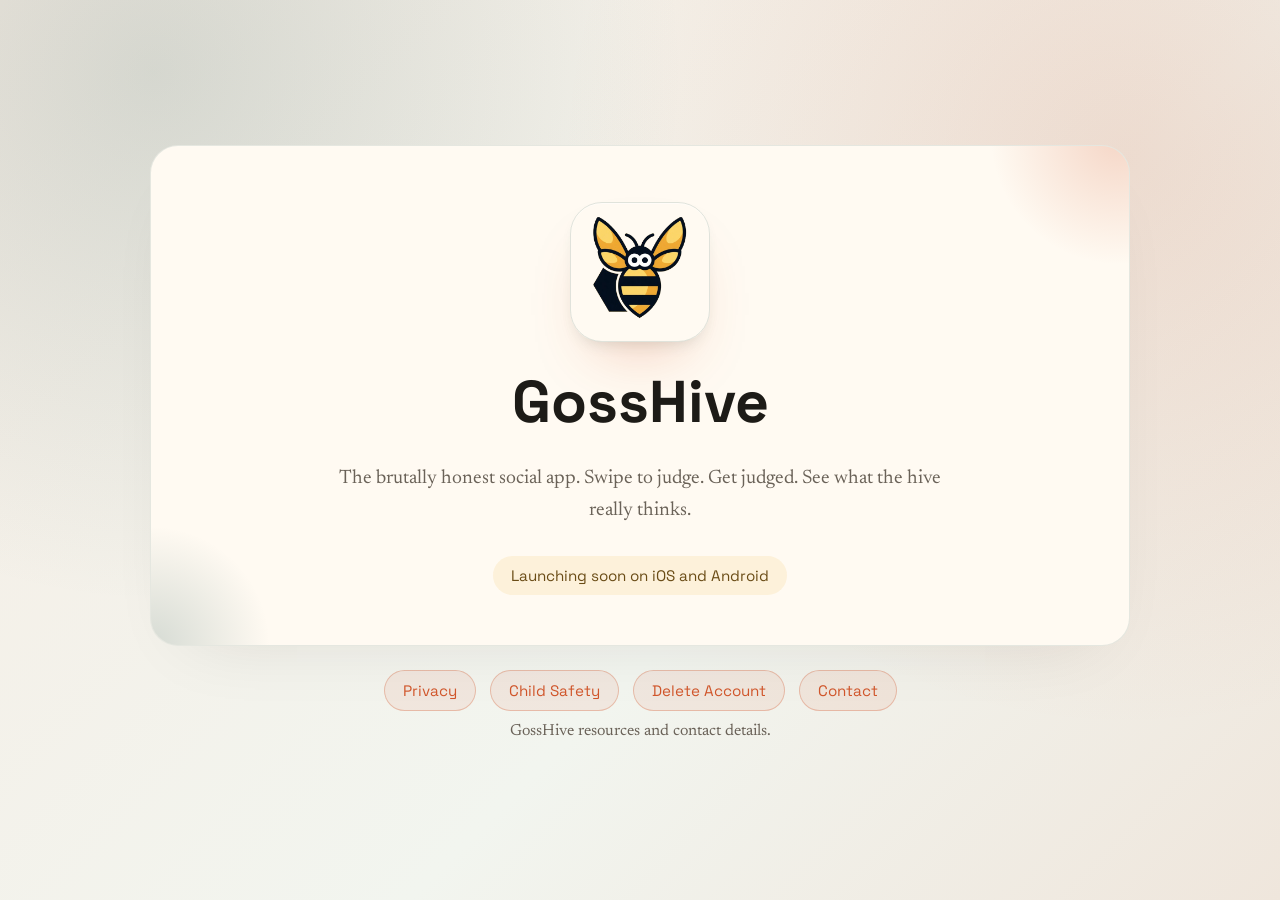
==== index.html @ 20c946ef "Create child-safety.html - Add Child Safety Standards page outlining age requirements, prohibited co" ====
<!DOCTYPE html>
<html lang="en">
<head>
  <meta charset="UTF-8">
  <meta name="viewport" content="width=device-width, initial-scale=1">
  <meta name="description" content="GossHive app links, privacy, and account deletion resources.">
  <title>GossHive</title>
  <link rel="icon" type="image/png" href="app-icon.png">
  <link rel="apple-touch-icon" href="app-icon.png">
  <link rel="preconnect" href="https://fonts.googleapis.com">
  <link rel="preconnect" href="https://fonts.gstatic.com" crossorigin>
  <link
    href="https://fonts.googleapis.com/css2?family=Newsreader:opsz,wght@6..72,400;6..72,600&family=Space+Grotesk:wght@500;700&display=swap"
    rel="stylesheet"
  >
  <style>
    :root {
      --bg: #f5efe7;
      --paper: #fffaf2;
      --ink: #1d1b17;
      --muted: #6a6258;
      --accent: #d1552a;
      --accent-2: #2f5d59;
      --accent-3: #f0c56b;
      --shadow: rgba(32, 24, 16, 0.12);
      --ring: rgba(209, 85, 42, 0.25);
    }

    * {
      box-sizing: border-box;
    }

    body {
      margin: 0;
      min-height: 100vh;
      font-family: "Newsreader", Georgia, serif;
      color: var(--ink);
      background:
        radial-gradient(circle at 12% 8%, rgba(47, 93, 89, 0.16), transparent 38%),
        radial-gradient(circle at 88% 18%, rgba(209, 85, 42, 0.16), transparent 42%),
        linear-gradient(135deg, #f6ede4 0%, #f2f5ef 60%, #efe6dc 100%);
      padding: 32px 20px 48px;
      display: flex;
      flex-direction: column;
      align-items: center;
    }

    main {
      width: min(980px, 100%);
      background: var(--paper);
      border-radius: 28px;
      padding: 56px 60px 50px;
      box-shadow: 0 28px 70px -40px var(--shadow);
      border: 1px solid rgba(47, 93, 89, 0.12);
      position: relative;
      overflow: hidden;
      margin-top: auto;
    }

    main::before {
      content: "";
      position: absolute;
      inset: -140px -120px auto auto;
      height: 260px;
      width: 260px;
      background: radial-gradient(circle, rgba(209, 85, 42, 0.22), transparent 70%);
      pointer-events: none;
    }

    main::after {
      content: "";
      position: absolute;
      inset: auto auto -120px -120px;
      height: 240px;
      width: 240px;
      background: radial-gradient(circle, rgba(47, 93, 89, 0.2), transparent 70%);
      pointer-events: none;
    }

    header {
      display: flex;
      flex-direction: column;
      align-items: center;
      gap: 28px;
      text-align: center;
      position: relative;
      z-index: 1;
    }

    .app-icon {
      width: 140px;
      height: 140px;
      border-radius: 32px;
      object-fit: cover;
      box-shadow:
        0 32px 64px -32px rgba(209, 85, 42, 0.4),
        0 8px 16px -8px rgba(47, 93, 89, 0.2),
        inset 0 1px 0 0 rgba(255, 255, 255, 0.4);
      border: 1px solid rgba(47, 93, 89, 0.15);
      transition: transform 200ms ease, box-shadow 200ms ease;
    }

    .app-icon:hover {
      transform: translateY(-2px) scale(1.02);
      box-shadow:
        0 40px 80px -32px rgba(209, 85, 42, 0.5),
        0 12px 24px -8px rgba(47, 93, 89, 0.25),
        inset 0 1px 0 0 rgba(255, 255, 255, 0.4);
    }

    .eyebrow {
      text-transform: uppercase;
      letter-spacing: 0.18em;
      font-size: 0.72rem;
      font-family: "Space Grotesk", "Trebuchet MS", sans-serif;
      color: var(--accent-2);
      margin: 0;
      font-weight: 500;
    }

    h1 {
      margin: 0;
      font-family: "Space Grotesk", "Trebuchet MS", sans-serif;
      font-size: clamp(2.8rem, 3.1vw + 1.2rem, 4rem);
      line-height: 1.1;
    }

    .tagline {
      margin: 0;
      font-size: 1.22rem;
      color: var(--muted);
      max-width: 620px;
      line-height: 1.65;
    }

    .status {
      display: inline-flex;
      align-items: center;
      gap: 8px;
      padding: 10px 18px;
      border-radius: 999px;
      background: rgba(240, 197, 107, 0.18);
      color: #6a4c16;
      font-size: 0.95rem;
      font-family: "Space Grotesk", "Trebuchet MS", sans-serif;
      width: fit-content;
    }

    .status span {
      font-size: 1rem;
    }

    footer {
      width: min(980px, 100%);
      margin-top: 24px;
      margin-bottom: auto;
      display: flex;
      flex-direction: column;
      gap: 12px;
      align-items: center;
      color: var(--muted);
      text-align: center;
    }

    .footer-links {
      display: flex;
      flex-wrap: wrap;
      gap: 14px;
      justify-content: center;
    }

    .footer-links a {
      border-radius: 999px;
      padding: 10px 18px;
      border: 1px solid rgba(209, 85, 42, 0.3);
      background: rgba(209, 85, 42, 0.08);
      transition: transform 150ms ease, box-shadow 150ms ease;
    }

    .footer-links a:hover,
    .footer-links a:focus {
      text-decoration: none;
      transform: translateY(-1px);
      box-shadow: 0 12px 24px -20px rgba(0, 0, 0, 0.4);
    }

    a {
      color: var(--accent);
      text-decoration: none;
      font-family: "Space Grotesk", "Trebuchet MS", sans-serif;
      font-size: 0.95rem;
    }

    a:focus-visible {
      outline: 2px solid var(--ring);
      outline-offset: 3px;
      border-radius: 999px;
    }

    @media (max-width: 720px) {
      main {
        padding: 38px 28px 32px;
      }

      .app-icon {
        width: 110px;
        height: 110px;
        border-radius: 26px;
      }

      header {
        gap: 22px;
      }

      .tagline {
        font-size: 1.08rem;
      }
    }
  </style>
</head>
<body>
  <main>
    <header>
      <img class="app-icon" src="app-icon.png" alt="GossHive app icon">
      <h1>GossHive</h1>
      <p class="tagline">
        The brutally honest social app. Swipe to judge. Get judged. See what the
        hive really thinks.
      </p>
      <div class="status">Launching soon on iOS and Android</div>
    </header>
  </main>

  <footer>
    <div class="footer-links" aria-label="GossHive links">
      <a href="https://gosshive.app/privacy">Privacy</a>
      <a href="https://gosshive.app/child-safety">Child Safety</a>
      <a href="https://gosshive.app/delete-account">Delete Account</a>
      <a href="https://gosshive.app/contact">Contact</a>
    </div>
    <div>GossHive resources and contact details.</div>
  </footer>
</body>
</html>
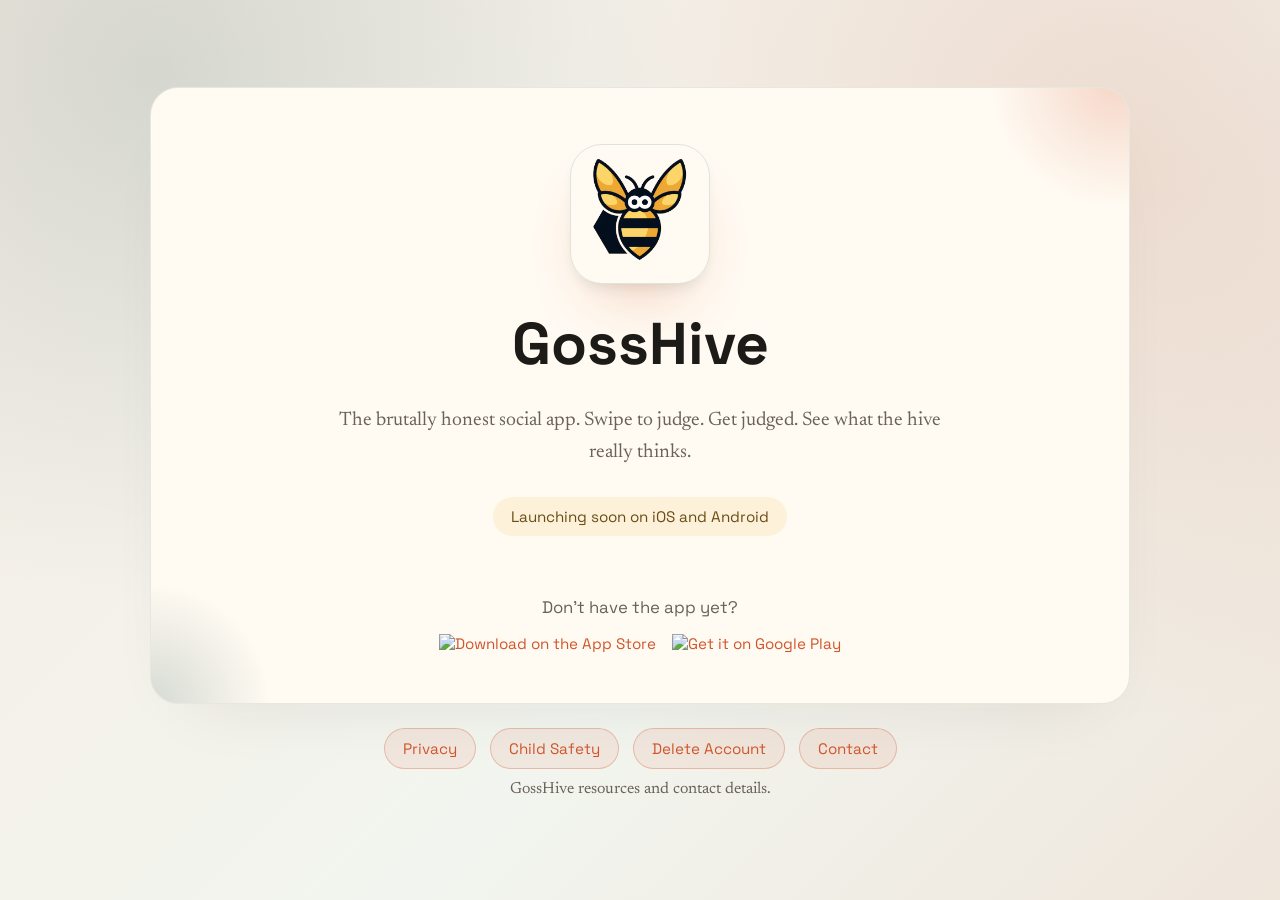
==== commit 65f8043a: "Update index.html Add App Store and Google Play download links with platform detection.  - Add a new" ====
--- a/index.html
+++ b/index.html
@@ -150,6 +150,50 @@
       font-size: 1rem;
     }
 
+    .download-section {
+      margin-top: 32px;
+      display: flex;
+      flex-direction: column;
+      align-items: center;
+      gap: 16px;
+    }
+
+    .download-text {
+      margin: 0;
+      font-size: 1.05rem;
+      color: var(--muted);
+      font-family: "Space Grotesk", "Trebuchet MS", sans-serif;
+    }
+
+    .store-buttons {
+      display: flex;
+      gap: 16px;
+      flex-wrap: wrap;
+      justify-content: center;
+    }
+
+    .store-badge {
+      transition: transform 150ms ease, opacity 150ms ease;
+      display: inline-block;
+    }
+
+    .store-badge img {
+      height: 50px;
+      width: auto;
+    }
+
+    .store-badge:hover,
+    .store-badge:focus {
+      transform: translateY(-2px);
+      opacity: 0.9;
+    }
+
+    .store-badge:focus-visible {
+      outline: 2px solid var(--ring);
+      outline-offset: 4px;
+      border-radius: 8px;
+    }
+
     footer {
       width: min(980px, 100%);
       margin-top: 24px;
@@ -228,6 +272,31 @@
         hive really thinks.
       </p>
       <div class="status">Launching soon on iOS and Android</div>
+
+      <!-- App Store Download Links -->
+      <div class="download-section" id="downloadSection">
+        <p class="download-text">Don't have the app yet?</p>
+        <div class="store-buttons">
+          <a href="https://apps.apple.com/app/gosshive/id6757358951"
+             id="appStoreLink"
+             class="store-badge"
+             aria-label="Download on the App Store"
+             style="display: none;">
+            <img src="https://tools.applemediaservices.com/api/badges/download-on-the-app-store/black/en-us?size=250x83"
+                 alt="Download on the App Store"
+                 height="50">
+          </a>
+          <a href="https://play.google.com/store/apps/details?id=app.gosshive"
+             id="playStoreLink"
+             class="store-badge"
+             aria-label="Get it on Google Play"
+             style="display: none;">
+            <img src="https://play.google.com/intl/en_us/badges/static/images/badges/en_badge_web_generic.png"
+                 alt="Get it on Google Play"
+                 height="50">
+          </a>
+        </div>
+      </div>
     </header>
   </main>
 
@@ -240,5 +309,35 @@
     </div>
     <div>GossHive resources and contact details.</div>
   </footer>
+
+  <script>
+    // Platform detection for smart app store links
+    (function() {
+      const userAgent = navigator.userAgent || navigator.vendor || window.opera;
+      const appStoreLink = document.getElementById('appStoreLink');
+      const playStoreLink = document.getElementById('playStoreLink');
+      const downloadSection = document.getElementById('downloadSection');
+
+      // Detect iOS devices
+      const isIOS = /iPad|iPhone|iPod/.test(userAgent) && !window.MSStream;
+
+      // Detect Android devices
+      const isAndroid = /android/i.test(userAgent);
+
+      // Show appropriate store badge based on platform
+      if (isIOS) {
+        appStoreLink.style.display = 'inline-block';
+        downloadSection.style.display = 'flex';
+      } else if (isAndroid) {
+        playStoreLink.style.display = 'inline-block';
+        downloadSection.style.display = 'flex';
+      } else {
+        // Desktop - show both badges
+        appStoreLink.style.display = 'inline-block';
+        playStoreLink.style.display = 'inline-block';
+        downloadSection.style.display = 'flex';
+      }
+    })();
+  </script>
 </body>
 </html>
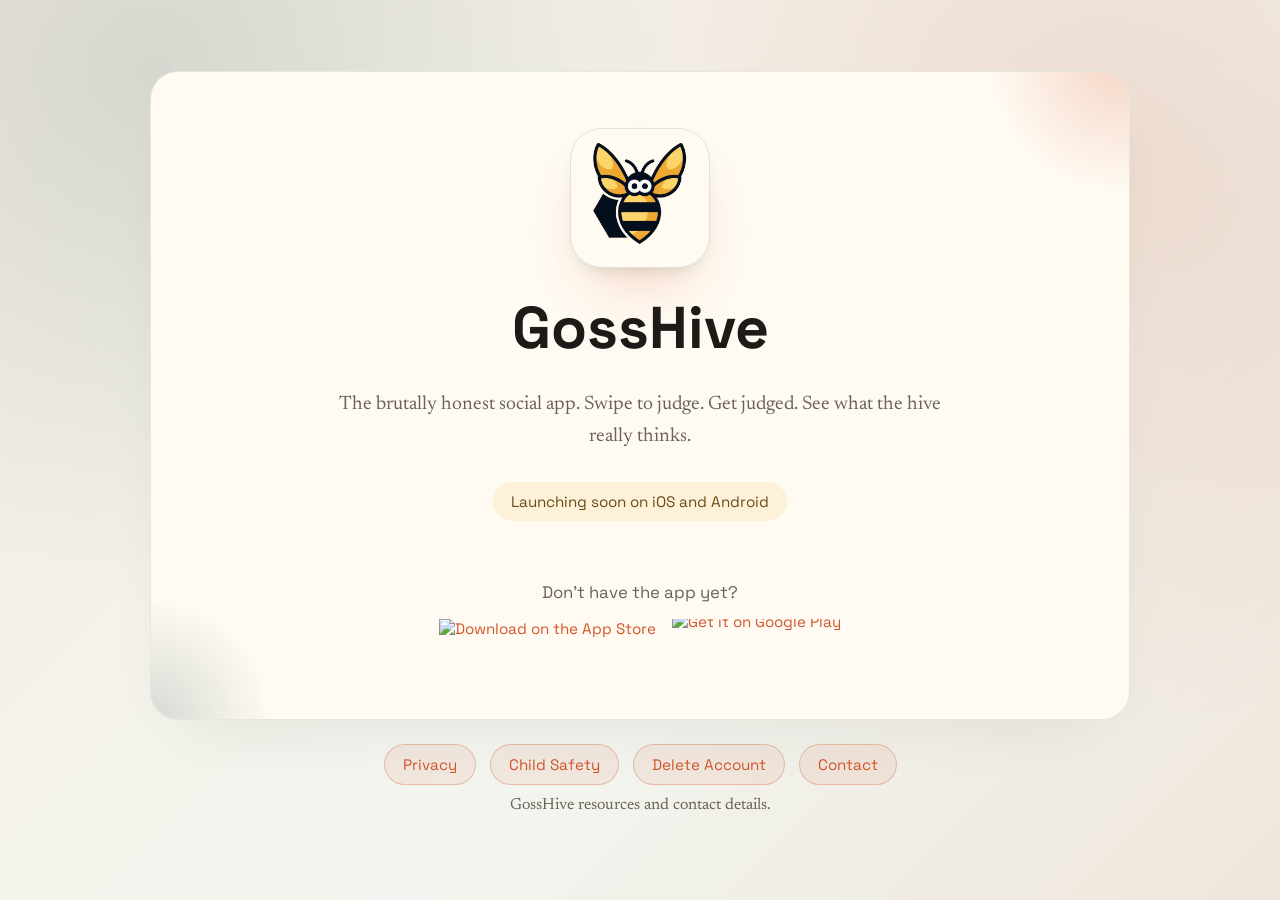
==== commit 6d1d55bd: "Update .well-known/assetlinks.json Add a new SHA256 certificate fingerprint to the Digital Asset Lin" ====
--- a/index.html
+++ b/index.html
@@ -174,12 +174,26 @@
 
     .store-badge {
       transition: transform 150ms ease, opacity 150ms ease;
-      display: inline-block;
+      display: inline-flex;
+      align-items: center;
+      justify-content: center;
+      height: 50px;
     }
 
     .store-badge img {
       height: 50px;
       width: auto;
+      display: block;
+    }
+
+    .store-badge--google {
+      overflow: hidden;
+    }
+
+    .store-badge--google img {
+      height: 64px;
+      margin-top: -7px;
+      margin-bottom: -7px;
     }
 
     .store-badge:hover,
@@ -279,7 +293,7 @@
         <div class="store-buttons">
           <a href="https://apps.apple.com/app/gosshive/id6757358951"
              id="appStoreLink"
-             class="store-badge"
+             class="store-badge store-badge--apple"
              aria-label="Download on the App Store"
              style="display: none;">
             <img src="https://tools.applemediaservices.com/api/badges/download-on-the-app-store/black/en-us?size=250x83"
@@ -288,7 +302,7 @@
           </a>
           <a href="https://play.google.com/store/apps/details?id=app.gosshive"
              id="playStoreLink"
-             class="store-badge"
+             class="store-badge store-badge--google"
              aria-label="Get it on Google Play"
              style="display: none;">
             <img src="https://play.google.com/intl/en_us/badges/static/images/badges/en_badge_web_generic.png"
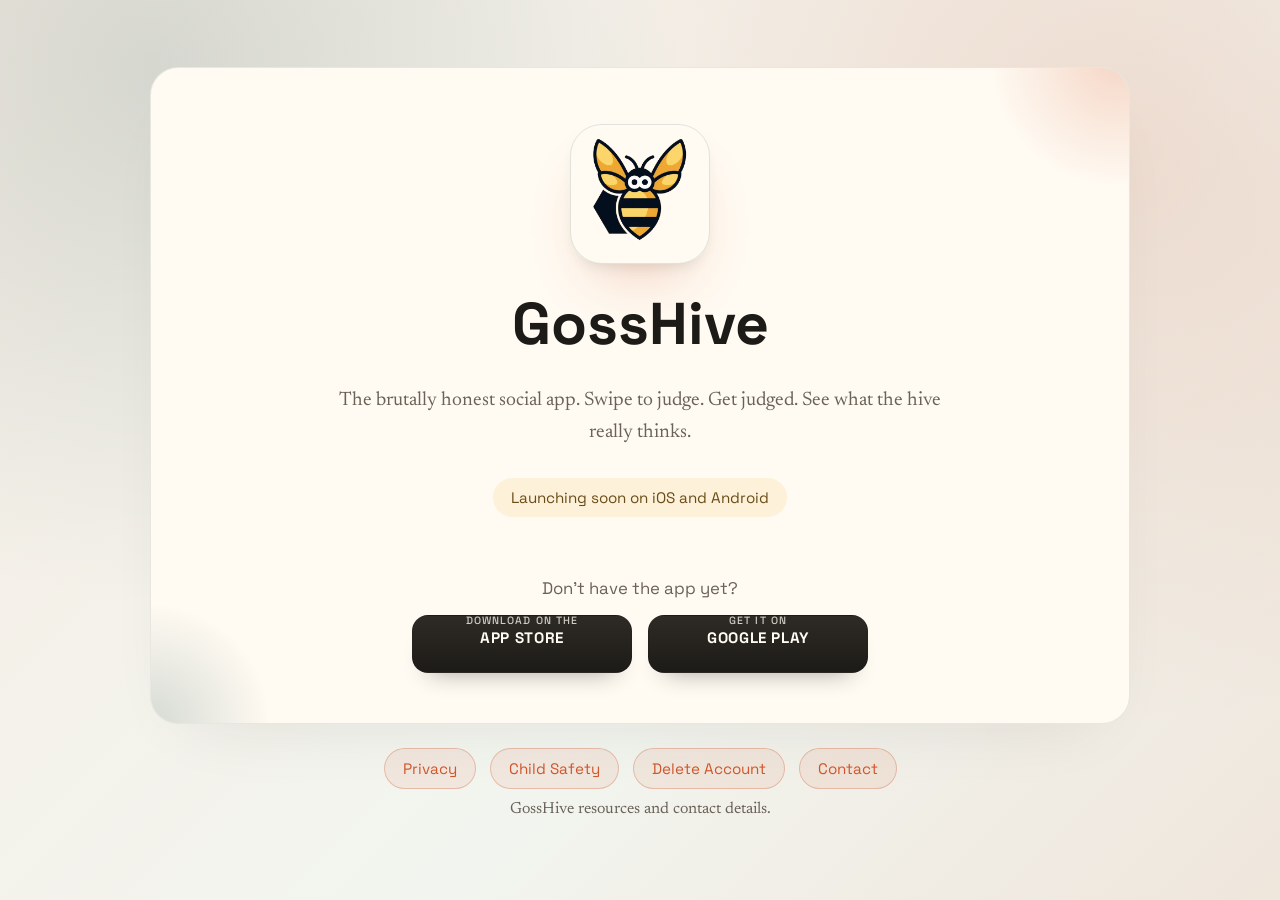
==== commit dce0332a: "Update index.html Redesign store badges to use CSS-based styling instead of external image assets.  " ====
--- a/index.html
+++ b/index.html
@@ -173,39 +173,54 @@
     }
 
     .store-badge {
-      transition: transform 150ms ease, opacity 150ms ease;
+      transition: transform 150ms ease, box-shadow 150ms ease, background-color 150ms ease;
       display: inline-flex;
       align-items: center;
       justify-content: center;
-      height: 50px;
-    }
-
-    .store-badge img {
-      height: 50px;
-      width: auto;
+      min-width: 220px;
+      height: 58px;
+      padding: 0 24px;
+      border-radius: 16px;
+      border: 1px solid rgba(29, 27, 23, 0.18);
+      background: linear-gradient(180deg, #2e2b26 0%, #1d1b17 100%);
+      color: #fffaf2;
+      font-family: "Space Grotesk", "Trebuchet MS", sans-serif;
+      font-size: 0.95rem;
+      font-weight: 700;
+      letter-spacing: 0.01em;
+      text-transform: uppercase;
+      text-decoration: none;
+      line-height: 1;
+      box-shadow: 0 16px 24px -18px rgba(29, 27, 23, 0.45);
+    }
+
+    .store-badge small {
       display: block;
-    }
-
-    .store-badge--google {
-      overflow: hidden;
-    }
-
-    .store-badge--google img {
-      height: 64px;
-      margin-top: -7px;
-      margin-bottom: -7px;
+      font-size: 0.66rem;
+      font-weight: 500;
+      letter-spacing: 0.1em;
+      opacity: 0.78;
+      margin-bottom: 4px;
+    }
+
+    .store-badge strong {
+      display: block;
+      font-size: 0.95rem;
+      font-weight: 700;
+      letter-spacing: 0.04em;
     }
 
     .store-badge:hover,
     .store-badge:focus {
       transform: translateY(-2px);
-      opacity: 0.9;
+      box-shadow: 0 22px 30px -18px rgba(29, 27, 23, 0.55);
+      background: linear-gradient(180deg, #37342e 0%, #26231f 100%);
     }
 
     .store-badge:focus-visible {
       outline: 2px solid var(--ring);
       outline-offset: 4px;
-      border-radius: 8px;
+      border-radius: 16px;
     }
 
     footer {
@@ -272,6 +287,10 @@
 
       .tagline {
         font-size: 1.08rem;
+      }
+
+      .store-badge {
+        min-width: 100%;
       }
     }
   </style>
@@ -296,18 +315,20 @@
              class="store-badge store-badge--apple"
              aria-label="Download on the App Store"
              style="display: none;">
-            <img src="https://tools.applemediaservices.com/api/badges/download-on-the-app-store/black/en-us?size=250x83"
-                 alt="Download on the App Store"
-                 height="50">
+            <span>
+              <small>Download on the</small>
+              <strong>App Store</strong>
+            </span>
           </a>
           <a href="https://play.google.com/store/apps/details?id=app.gosshive"
              id="playStoreLink"
              class="store-badge store-badge--google"
              aria-label="Get it on Google Play"
              style="display: none;">
-            <img src="https://play.google.com/intl/en_us/badges/static/images/badges/en_badge_web_generic.png"
-                 alt="Get it on Google Play"
-                 height="50">
+            <span>
+              <small>Get it on</small>
+              <strong>Google Play</strong>
+            </span>
           </a>
         </div>
       </div>
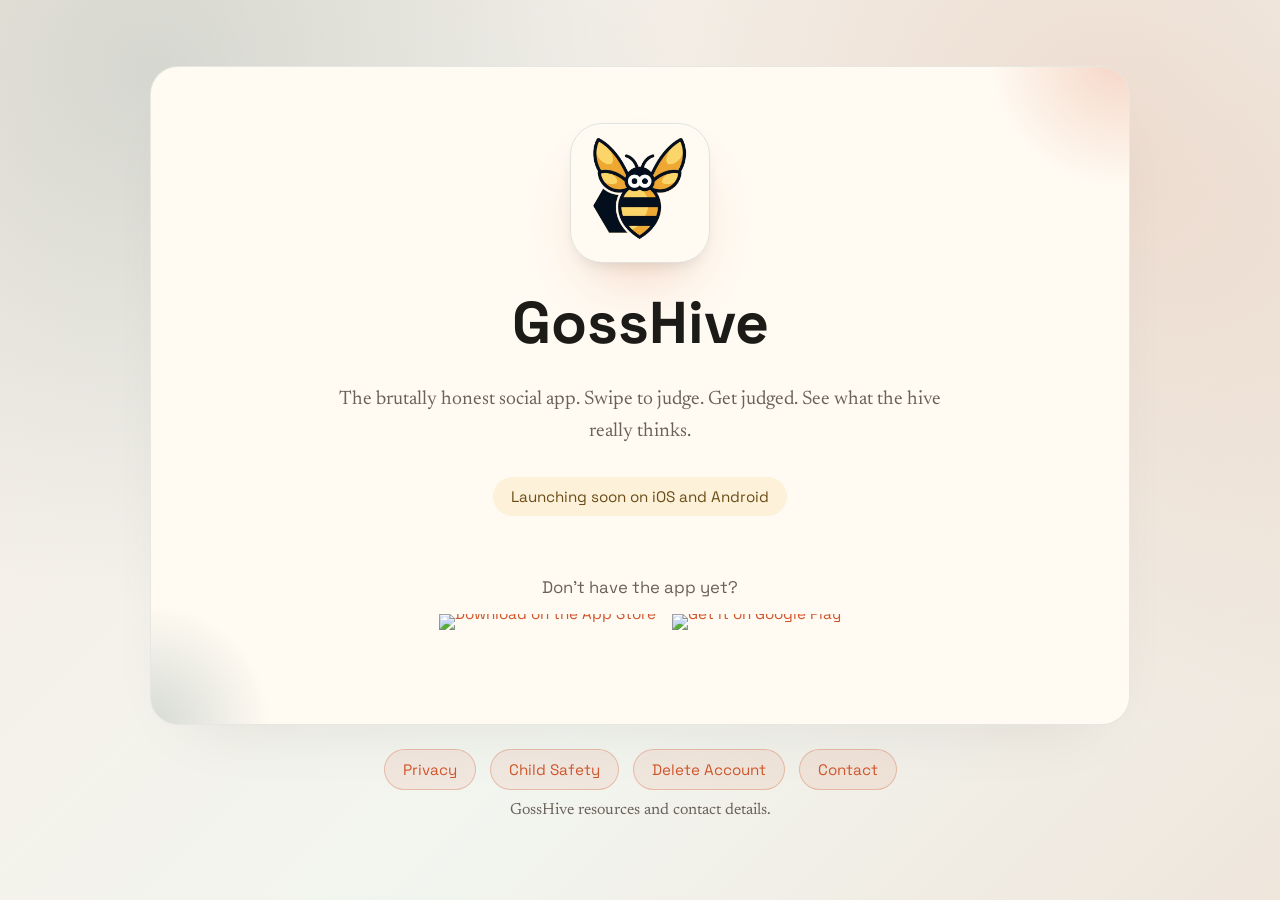
==== commit 96a82ddb: "Update index.html Replace custom CSS-styled store buttons with official App Store and Google Play ba" ====
--- a/index.html
+++ b/index.html
@@ -170,57 +170,33 @@
       gap: 16px;
       flex-wrap: wrap;
       justify-content: center;
+      align-items: center;
     }
 
     .store-badge {
-      transition: transform 150ms ease, box-shadow 150ms ease, background-color 150ms ease;
+      transition: transform 150ms ease, opacity 150ms ease;
       display: inline-flex;
       align-items: center;
       justify-content: center;
-      min-width: 220px;
-      height: 58px;
-      padding: 0 24px;
-      border-radius: 16px;
-      border: 1px solid rgba(29, 27, 23, 0.18);
-      background: linear-gradient(180deg, #2e2b26 0%, #1d1b17 100%);
-      color: #fffaf2;
-      font-family: "Space Grotesk", "Trebuchet MS", sans-serif;
-      font-size: 0.95rem;
-      font-weight: 700;
-      letter-spacing: 0.01em;
-      text-transform: uppercase;
-      text-decoration: none;
-      line-height: 1;
-      box-shadow: 0 16px 24px -18px rgba(29, 27, 23, 0.45);
-    }
-
-    .store-badge small {
+      line-height: 0;
+    }
+
+    .store-badge img {
+      height: 60px;
+      width: auto;
       display: block;
-      font-size: 0.66rem;
-      font-weight: 500;
-      letter-spacing: 0.1em;
-      opacity: 0.78;
-      margin-bottom: 4px;
-    }
-
-    .store-badge strong {
-      display: block;
-      font-size: 0.95rem;
-      font-weight: 700;
-      letter-spacing: 0.04em;
     }
 
     .store-badge:hover,
     .store-badge:focus {
       transform: translateY(-2px);
-      box-shadow: 0 22px 30px -18px rgba(29, 27, 23, 0.55);
-      background: linear-gradient(180deg, #37342e 0%, #26231f 100%);
+      opacity: 0.9;
     }
 
     .store-badge:focus-visible {
       outline: 2px solid var(--ring);
       outline-offset: 4px;
-      border-radius: 16px;
+      border-radius: 8px;
     }
 
     footer {
@@ -287,10 +263,6 @@
 
       .tagline {
         font-size: 1.08rem;
-      }
-
-      .store-badge {
-        min-width: 100%;
       }
     }
   </style>
@@ -312,23 +284,19 @@
         <div class="store-buttons">
           <a href="https://apps.apple.com/app/gosshive/id6757358951"
              id="appStoreLink"
-             class="store-badge store-badge--apple"
+             class="store-badge"
              aria-label="Download on the App Store"
              style="display: none;">
-            <span>
-              <small>Download on the</small>
-              <strong>App Store</strong>
-            </span>
+            <img src="https://tools.applemediaservices.com/api/badges/download-on-the-app-store/black/en-us?size=250x83"
+                 alt="Download on the App Store">
           </a>
           <a href="https://play.google.com/store/apps/details?id=app.gosshive"
              id="playStoreLink"
-             class="store-badge store-badge--google"
+             class="store-badge"
              aria-label="Get it on Google Play"
              style="display: none;">
-            <span>
-              <small>Get it on</small>
-              <strong>Google Play</strong>
-            </span>
+            <img src="https://play.google.com/intl/en_us/badges/static/images/badges/en_badge_web_generic.png"
+                 alt="Get it on Google Play">
           </a>
         </div>
       </div>
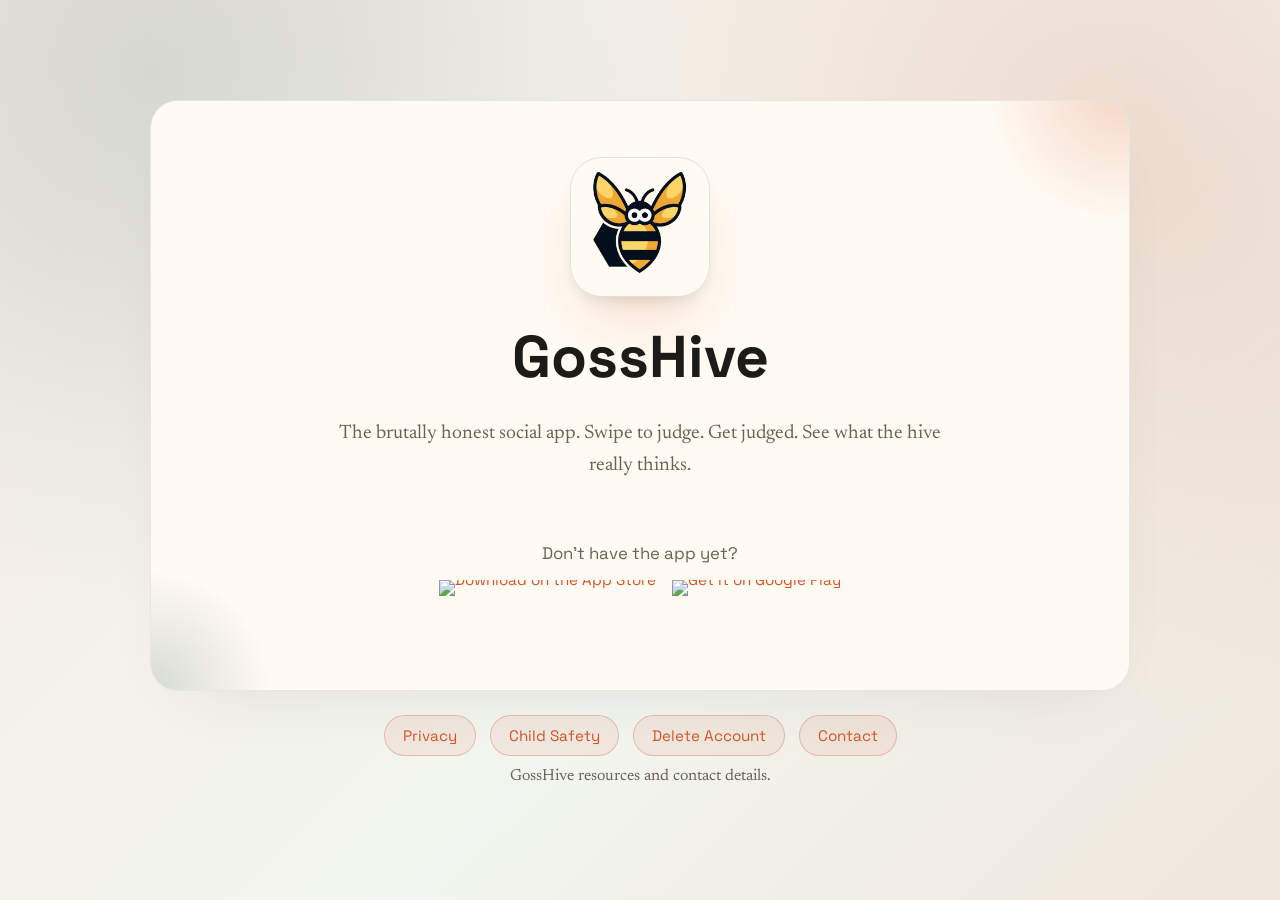
==== commit 3aeac2f3: "Remove 'Launching soon' — app is live on both stores" ====
--- a/index.html
+++ b/index.html
@@ -276,7 +276,6 @@
         The brutally honest social app. Swipe to judge. Get judged. See what the
         hive really thinks.
       </p>
-      <div class="status">Launching soon on iOS and Android</div>
 
       <!-- App Store Download Links -->
       <div class="download-section" id="downloadSection">
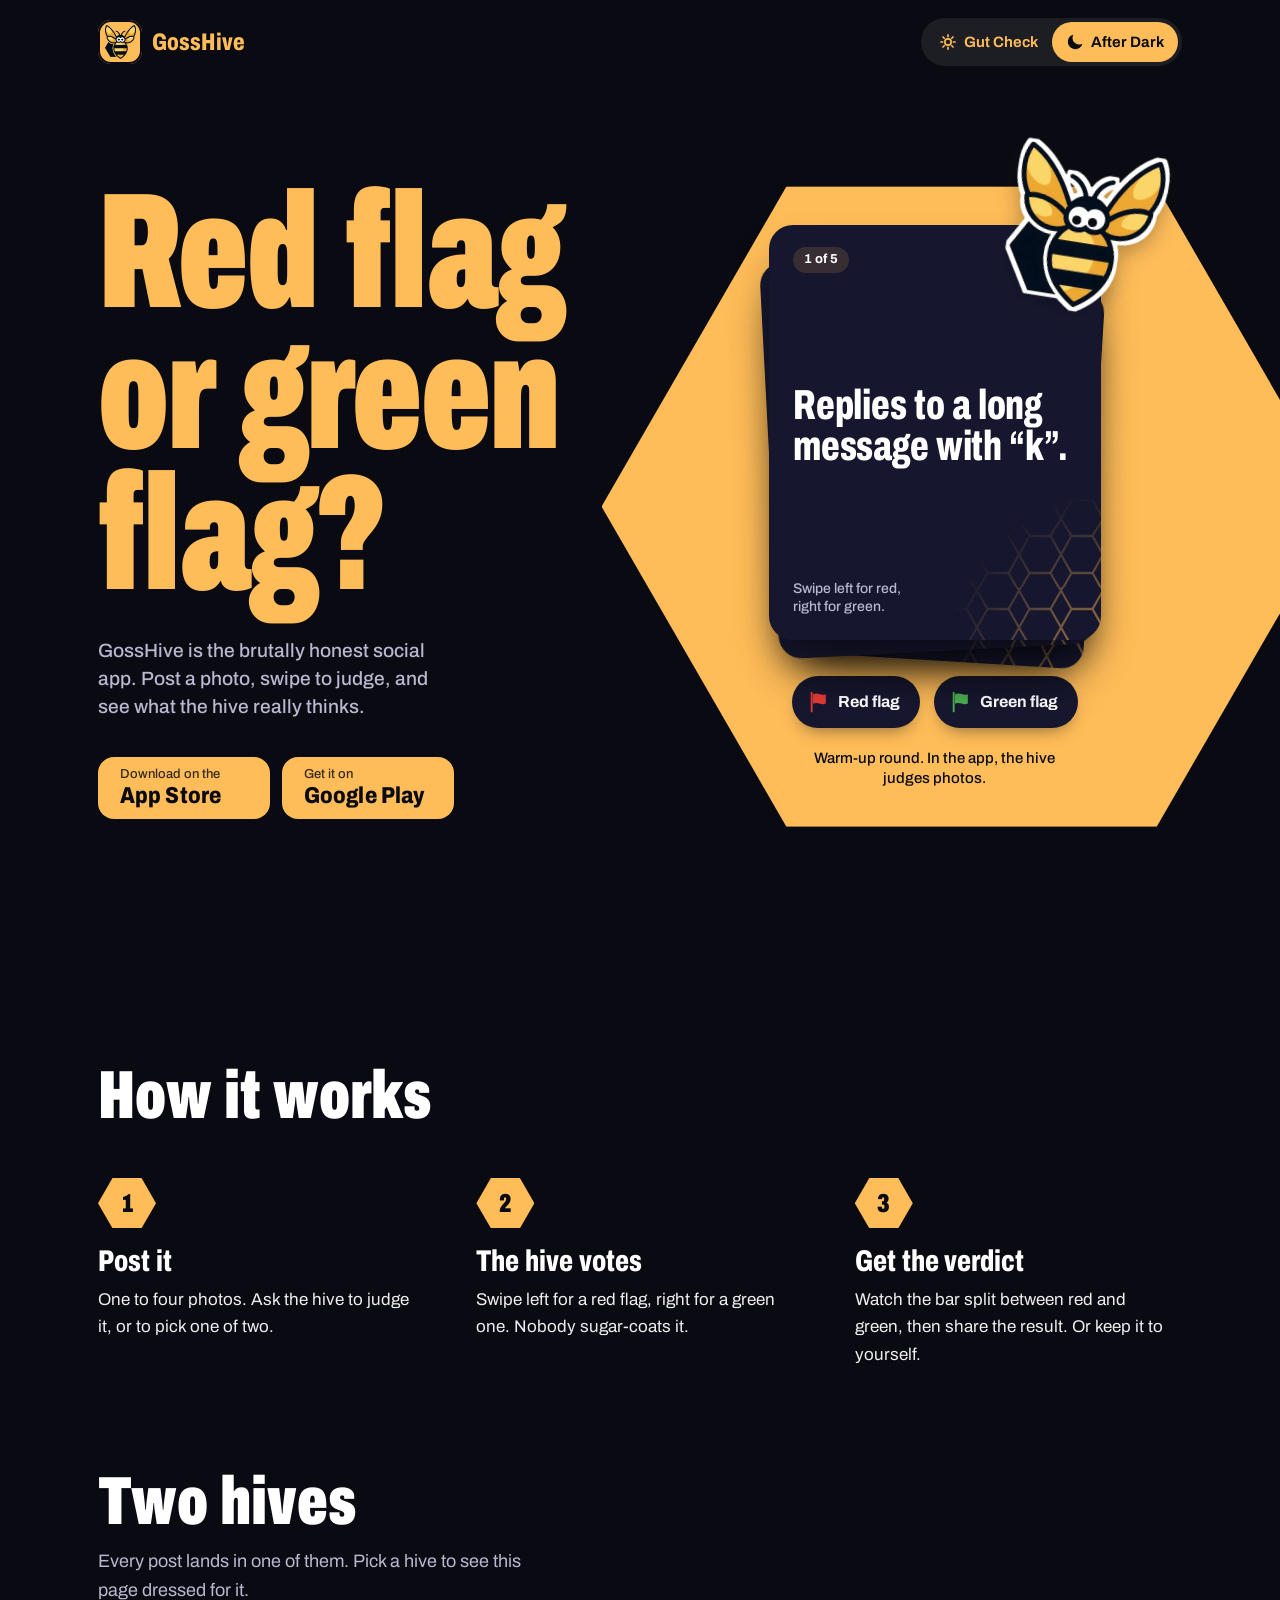
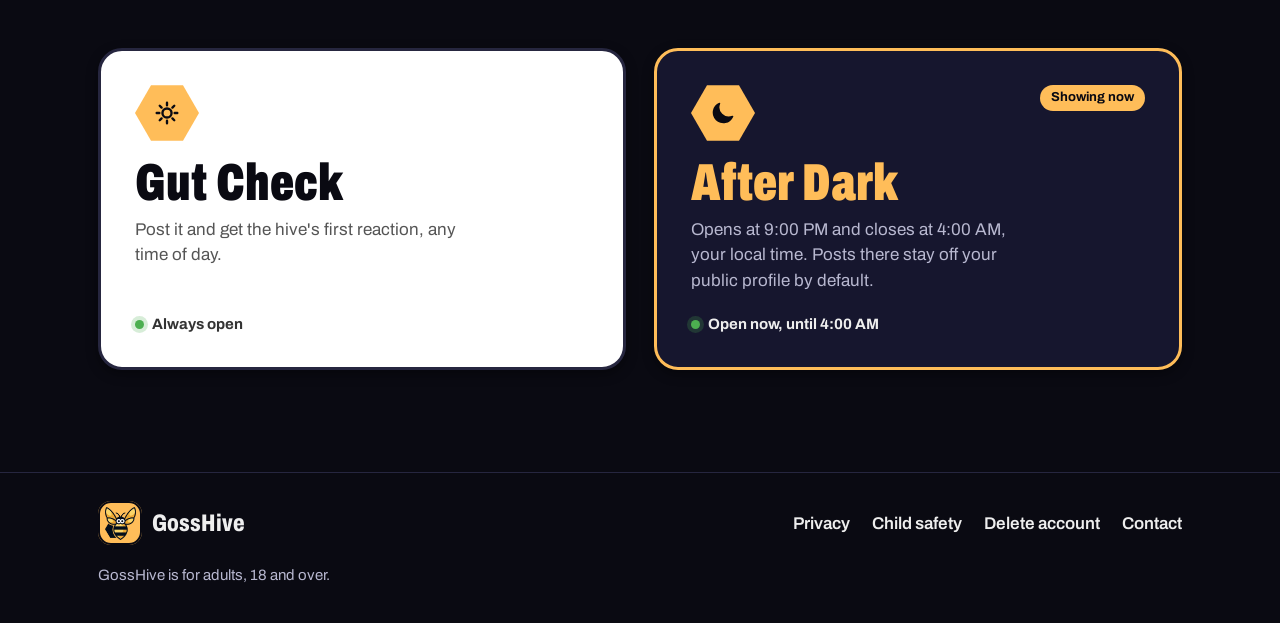
==== commit 473dbf25: "Rebuild the home page in the app's visual language The page now follows the app theme (lib/themes/ap" ====
--- a/index.html
+++ b/index.html
@@ -3,343 +3,217 @@
 <head>
   <meta charset="UTF-8">
   <meta name="viewport" content="width=device-width, initial-scale=1">
-  <meta name="description" content="GossHive app links, privacy, and account deletion resources.">
-  <title>GossHive</title>
-  <link rel="icon" type="image/png" href="app-icon.png">
-  <link rel="apple-touch-icon" href="app-icon.png">
-  <link rel="preconnect" href="https://fonts.googleapis.com">
-  <link rel="preconnect" href="https://fonts.gstatic.com" crossorigin>
-  <link
-    href="https://fonts.googleapis.com/css2?family=Newsreader:opsz,wght@6..72,400;6..72,600&family=Space+Grotesk:wght@500;700&display=swap"
-    rel="stylesheet"
-  >
-  <style>
-    :root {
-      --bg: #f5efe7;
-      --paper: #fffaf2;
-      --ink: #1d1b17;
-      --muted: #6a6258;
-      --accent: #d1552a;
-      --accent-2: #2f5d59;
-      --accent-3: #f0c56b;
-      --shadow: rgba(32, 24, 16, 0.12);
-      --ring: rgba(209, 85, 42, 0.25);
-    }
-
-    * {
-      box-sizing: border-box;
-    }
-
-    body {
-      margin: 0;
-      min-height: 100vh;
-      font-family: "Newsreader", Georgia, serif;
-      color: var(--ink);
-      background:
-        radial-gradient(circle at 12% 8%, rgba(47, 93, 89, 0.16), transparent 38%),
-        radial-gradient(circle at 88% 18%, rgba(209, 85, 42, 0.16), transparent 42%),
-        linear-gradient(135deg, #f6ede4 0%, #f2f5ef 60%, #efe6dc 100%);
-      padding: 32px 20px 48px;
-      display: flex;
-      flex-direction: column;
-      align-items: center;
-    }
-
-    main {
-      width: min(980px, 100%);
-      background: var(--paper);
-      border-radius: 28px;
-      padding: 56px 60px 50px;
-      box-shadow: 0 28px 70px -40px var(--shadow);
-      border: 1px solid rgba(47, 93, 89, 0.12);
-      position: relative;
-      overflow: hidden;
-      margin-top: auto;
-    }
-
-    main::before {
-      content: "";
-      position: absolute;
-      inset: -140px -120px auto auto;
-      height: 260px;
-      width: 260px;
-      background: radial-gradient(circle, rgba(209, 85, 42, 0.22), transparent 70%);
-      pointer-events: none;
-    }
-
-    main::after {
-      content: "";
-      position: absolute;
-      inset: auto auto -120px -120px;
-      height: 240px;
-      width: 240px;
-      background: radial-gradient(circle, rgba(47, 93, 89, 0.2), transparent 70%);
-      pointer-events: none;
-    }
-
-    header {
-      display: flex;
-      flex-direction: column;
-      align-items: center;
-      gap: 28px;
-      text-align: center;
-      position: relative;
-      z-index: 1;
-    }
-
-    .app-icon {
-      width: 140px;
-      height: 140px;
-      border-radius: 32px;
-      object-fit: cover;
-      box-shadow:
-        0 32px 64px -32px rgba(209, 85, 42, 0.4),
-        0 8px 16px -8px rgba(47, 93, 89, 0.2),
-        inset 0 1px 0 0 rgba(255, 255, 255, 0.4);
-      border: 1px solid rgba(47, 93, 89, 0.15);
-      transition: transform 200ms ease, box-shadow 200ms ease;
-    }
-
-    .app-icon:hover {
-      transform: translateY(-2px) scale(1.02);
-      box-shadow:
-        0 40px 80px -32px rgba(209, 85, 42, 0.5),
-        0 12px 24px -8px rgba(47, 93, 89, 0.25),
-        inset 0 1px 0 0 rgba(255, 255, 255, 0.4);
-    }
-
-    .eyebrow {
-      text-transform: uppercase;
-      letter-spacing: 0.18em;
-      font-size: 0.72rem;
-      font-family: "Space Grotesk", "Trebuchet MS", sans-serif;
-      color: var(--accent-2);
-      margin: 0;
-      font-weight: 500;
-    }
-
-    h1 {
-      margin: 0;
-      font-family: "Space Grotesk", "Trebuchet MS", sans-serif;
-      font-size: clamp(2.8rem, 3.1vw + 1.2rem, 4rem);
-      line-height: 1.1;
-    }
-
-    .tagline {
-      margin: 0;
-      font-size: 1.22rem;
-      color: var(--muted);
-      max-width: 620px;
-      line-height: 1.65;
-    }
-
-    .status {
-      display: inline-flex;
-      align-items: center;
-      gap: 8px;
-      padding: 10px 18px;
-      border-radius: 999px;
-      background: rgba(240, 197, 107, 0.18);
-      color: #6a4c16;
-      font-size: 0.95rem;
-      font-family: "Space Grotesk", "Trebuchet MS", sans-serif;
-      width: fit-content;
-    }
-
-    .status span {
-      font-size: 1rem;
-    }
-
-    .download-section {
-      margin-top: 32px;
-      display: flex;
-      flex-direction: column;
-      align-items: center;
-      gap: 16px;
-    }
-
-    .download-text {
-      margin: 0;
-      font-size: 1.05rem;
-      color: var(--muted);
-      font-family: "Space Grotesk", "Trebuchet MS", sans-serif;
-    }
-
-    .store-buttons {
-      display: flex;
-      gap: 16px;
-      flex-wrap: wrap;
-      justify-content: center;
-      align-items: center;
-    }
-
-    .store-badge {
-      transition: transform 150ms ease, opacity 150ms ease;
-      display: inline-flex;
-      align-items: center;
-      justify-content: center;
-      line-height: 0;
-    }
-
-    .store-badge img {
-      height: 60px;
-      width: auto;
-      display: block;
-    }
-
-    .store-badge:hover,
-    .store-badge:focus {
-      transform: translateY(-2px);
-      opacity: 0.9;
-    }
-
-    .store-badge:focus-visible {
-      outline: 2px solid var(--ring);
-      outline-offset: 4px;
-      border-radius: 8px;
-    }
-
-    footer {
-      width: min(980px, 100%);
-      margin-top: 24px;
-      margin-bottom: auto;
-      display: flex;
-      flex-direction: column;
-      gap: 12px;
-      align-items: center;
-      color: var(--muted);
-      text-align: center;
-    }
-
-    .footer-links {
-      display: flex;
-      flex-wrap: wrap;
-      gap: 14px;
-      justify-content: center;
-    }
-
-    .footer-links a {
-      border-radius: 999px;
-      padding: 10px 18px;
-      border: 1px solid rgba(209, 85, 42, 0.3);
-      background: rgba(209, 85, 42, 0.08);
-      transition: transform 150ms ease, box-shadow 150ms ease;
-    }
-
-    .footer-links a:hover,
-    .footer-links a:focus {
-      text-decoration: none;
-      transform: translateY(-1px);
-      box-shadow: 0 12px 24px -20px rgba(0, 0, 0, 0.4);
-    }
-
-    a {
-      color: var(--accent);
-      text-decoration: none;
-      font-family: "Space Grotesk", "Trebuchet MS", sans-serif;
-      font-size: 0.95rem;
-    }
-
-    a:focus-visible {
-      outline: 2px solid var(--ring);
-      outline-offset: 3px;
-      border-radius: 999px;
-    }
-
-    @media (max-width: 720px) {
-      main {
-        padding: 38px 28px 32px;
+  <title>GossHive: red flag or green flag?</title>
+  <meta name="description" content="GossHive is the brutally honest social app. Post a photo, swipe to judge, and see what the hive really thinks.">
+  <meta name="theme-color" content="#ffbd59">
+  <meta property="og:type" content="website">
+  <meta property="og:site_name" content="GossHive">
+  <meta property="og:title" content="GossHive: red flag or green flag?">
+  <meta property="og:description" content="The brutally honest social app. Post a photo, swipe to judge, and see what the hive really thinks.">
+  <meta property="og:url" content="https://gosshive.app/">
+  <meta property="og:image" content="https://gosshive.app/assets/og.png">
+  <meta name="twitter:card" content="summary_large_image">
+  <link rel="icon" type="image/png" href="assets/favicon.png">
+  <link rel="apple-touch-icon" href="assets/apple-touch-icon.png">
+  <link rel="preload" href="assets/fonts/archivo-latin-var.woff2" as="font" type="font/woff2" crossorigin>
+  <link rel="stylesheet" href="assets/site.css">
+  <script>
+    /* Pick the hive before first paint: After Dark from 21:00 to 04:00 local time, as in the app. */
+    (function () {
+      var hive = null;
+      try { hive = sessionStorage.getItem('gh-hive'); } catch (e) {}
+      if (hive !== 'gut' && hive !== 'dark') {
+        var h = new Date().getHours();
+        hive = (h >= 21 || h < 4) ? 'dark' : 'gut';
       }
-
-      .app-icon {
-        width: 110px;
-        height: 110px;
-        border-radius: 26px;
-      }
-
-      header {
-        gap: 22px;
-      }
-
-      .tagline {
-        font-size: 1.08rem;
-      }
-    }
-  </style>
+      var root = document.documentElement;
+      root.dataset.hive = hive;
+      root.classList.add('js');
+    })();
+  </script>
 </head>
 <body>
+  <header class="nav nav--over wrap">
+      <a class="brand" href="./" aria-label="GossHive home">
+        <span class="brand-tile"><img src="assets/bee.webp" alt="" width="234" height="256"></span>
+        <span>GossHive</span>
+      </a>
+      <div class="seg" role="group" aria-label="Choose a hive for this page">
+        <button type="button" data-set-hive="gut" aria-pressed="true">
+          <svg viewBox="0 0 24 24" fill="none" stroke="currentColor" stroke-width="2.2" stroke-linecap="round" aria-hidden="true"><circle cx="12" cy="12" r="4.2"/><path d="M12 2.5v2.4M12 19.1v2.4M2.5 12h2.4M19.1 12h2.4M5.3 5.3 7 7M17 17l1.7 1.7M18.7 5.3 17 7M7 17l-1.7 1.7"/></svg>
+          <span class="seg-label">Gut Check</span>
+        </button>
+        <button type="button" data-set-hive="dark" aria-pressed="false">
+          <svg viewBox="0 0 24 24" fill="currentColor" aria-hidden="true"><path d="M20.6 14.6A8.6 8.6 0 0 1 9.4 3.4a.7.7 0 0 0-.9-.9 9.9 9.9 0 1 0 13 13 .7.7 0 0 0-.9-.9z"/></svg>
+          <span class="seg-label">After Dark</span>
+        </button>
+      </div>
+  </header>
+
   <main>
-    <header>
-      <img class="app-icon" src="app-icon.png" alt="GossHive app icon">
-      <h1>GossHive</h1>
-      <p class="tagline">
-        The brutally honest social app. Swipe to judge. Get judged. See what the
-        hive really thinks.
-      </p>
-
-      <!-- App Store Download Links -->
-      <div class="download-section" id="downloadSection">
-        <p class="download-text">Don't have the app yet?</p>
-        <div class="store-buttons">
-          <a href="https://apps.apple.com/app/gosshive/id6757358951"
-             id="appStoreLink"
-             class="store-badge"
-             aria-label="Download on the App Store"
-             style="display: none;">
-            <img src="https://tools.applemediaservices.com/api/badges/download-on-the-app-store/black/en-us?size=250x83"
-                 alt="Download on the App Store">
+  <div class="hero" id="top">
+    <div class="hero-grid wrap">
+      <div class="hero-copy">
+        <h1 class="hero-title display">
+          <span class="line t-red">Red flag</span>
+          <span class="line">or <span class="t-green">green</span></span>
+          <span class="line t-green">flag?</span>
+        </h1>
+        <p class="hero-sub">GossHive is the brutally honest social app. Post a photo, swipe to judge, and see what the hive really thinks.</p>
+        <div class="stores" id="get">
+          <a class="store" data-store="ios" href="https://apps.apple.com/app/gosshive/id6757358951">
+            <span class="store-small">Download on the</span>
+            <span class="store-big">App Store</span>
           </a>
-          <a href="https://play.google.com/store/apps/details?id=app.gosshive"
-             id="playStoreLink"
-             class="store-badge"
-             aria-label="Get it on Google Play"
-             style="display: none;">
-            <img src="https://play.google.com/intl/en_us/badges/static/images/badges/en_badge_web_generic.png"
-                 alt="Get it on Google Play">
+          <a class="store" data-store="android" href="https://play.google.com/store/apps/details?id=app.gosshive&amp;referrer=utm_source%3Dwebsite%26utm_medium%3Dweb%26utm_campaign%3Dlanding">
+            <span class="store-small">Get it on</span>
+            <span class="store-big">Google Play</span>
           </a>
         </div>
       </div>
-    </header>
+
+      <div class="stage">
+        <section class="judge" aria-labelledby="judge-title">
+          <div class="hexagon" aria-hidden="true"></div>
+          <h2 class="sr-only" id="judge-title">Warm-up round: judge five cards</h2>
+
+          <div class="deck" id="deck" tabindex="0" role="group" aria-label="Card deck. Left arrow votes red flag, right arrow votes green flag.">
+            <div class="bee" aria-hidden="true">
+              <div class="bee-body" id="bee">
+                <img src="assets/bee-sticker.webp" alt="" width="593" height="640">
+                <span class="pupil pupil--l"></span>
+                <span class="pupil pupil--r"></span>
+              </div>
+            </div>
+
+            <ol class="cards">
+              <li class="card" data-pos="0">
+                <p class="card-count">1 of 5</p>
+                <p class="card-text">Replies to a long message with “k”.</p>
+                <p class="card-hint">Swipe left for red, right for green.</p>
+                <span class="stamp stamp--green" aria-hidden="true">Green flag</span>
+                <span class="stamp stamp--red" aria-hidden="true">Red flag</span>
+              </li>
+              <li class="card" data-pos="1">
+                <p class="card-count">2 of 5</p>
+                <p class="card-text">Returns the shopping cart. Every time.</p>
+                <span class="stamp stamp--green" aria-hidden="true">Green flag</span>
+                <span class="stamp stamp--red" aria-hidden="true">Red flag</span>
+              </li>
+              <li class="card" data-pos="2">
+                <p class="card-count">3 of 5</p>
+                <p class="card-text">Claps when the plane lands.</p>
+                <span class="stamp stamp--green" aria-hidden="true">Green flag</span>
+                <span class="stamp stamp--red" aria-hidden="true">Red flag</span>
+              </li>
+              <li class="card" data-pos="deep">
+                <p class="card-count">4 of 5</p>
+                <p class="card-text">Still shares a streaming login with an ex.</p>
+                <span class="stamp stamp--green" aria-hidden="true">Green flag</span>
+                <span class="stamp stamp--red" aria-hidden="true">Red flag</span>
+              </li>
+              <li class="card" data-pos="deep">
+                <p class="card-count">5 of 5</p>
+                <p class="card-text">Remembers your coffee order after one date.</p>
+                <span class="stamp stamp--green" aria-hidden="true">Green flag</span>
+                <span class="stamp stamp--red" aria-hidden="true">Red flag</span>
+              </li>
+              <li class="card card--result" id="result" data-pos="deep" aria-hidden="true">
+                <p class="card-count">Your verdict</p>
+                <p class="result-title" id="resultTitle">Split decision.</p>
+                <div class="ratio" id="resultBar" role="img" aria-label="Your split between red and green flags"></div>
+                <p class="result-tally" id="resultTally"></p>
+                <p class="result-note">That was the warm-up. In the app, the hive judges real photos.</p>
+                <div class="result-actions">
+                  <a class="btn btn--primary" id="resultGet" href="#get">Get the app</a>
+                  <button class="btn btn--ghost" id="again" type="button">Go again</button>
+                </div>
+              </li>
+            </ol>
+          </div>
+
+          <div class="votes" id="votes">
+            <button class="vote vote--red" type="button" data-vote="red">
+              <svg viewBox="0 0 340 420" aria-hidden="true"><path d="M30 34v356" stroke="currentColor" stroke-width="36" stroke-linecap="round" fill="none"/><path d="M56 60c110-40 148 40 244 0v180c-96 40-134-40-244 0z" fill="currentColor"/></svg>
+              Red flag
+            </button>
+            <button class="vote vote--green" type="button" data-vote="green">
+              <svg viewBox="0 0 340 420" aria-hidden="true"><path d="M30 34v356" stroke="currentColor" stroke-width="36" stroke-linecap="round" fill="none"/><path d="M56 60c110-40 148 40 244 0v180c-96 40-134-40-244 0z" fill="currentColor"/></svg>
+              Green flag
+            </button>
+          </div>
+
+          <p class="judge-note">Warm-up round. In the app, the hive judges photos.</p>
+          <p class="sr-only" id="deckLive" aria-live="polite"></p>
+        </section>
+      </div>
+    </div>
+  </div>
+
+  <section class="section wrap" aria-labelledby="how-title">
+    <h2 class="section-title" id="how-title">How it works</h2>
+    <ol class="steps">
+      <li class="step">
+        <span class="step-n" aria-hidden="true">1</span>
+        <h3>Post it</h3>
+        <p>One to four photos. Ask the hive to judge it, or to pick one of two.</p>
+      </li>
+      <li class="step">
+        <span class="step-n" aria-hidden="true">2</span>
+        <h3>The hive votes</h3>
+        <p>Swipe left for a red flag, right for a green one. Nobody sugar-coats it.</p>
+      </li>
+      <li class="step">
+        <span class="step-n" aria-hidden="true">3</span>
+        <h3>Get the verdict</h3>
+        <p>Watch the bar split between red and green, then share the result. Or keep it to yourself.</p>
+      </li>
+    </ol>
+  </section>
+
+  <section class="section wrap" aria-labelledby="hives-title">
+    <h2 class="section-title" id="hives-title">Two hives</h2>
+    <p class="section-lede">Every post lands in one of them. Pick a hive to see this page dressed for it.</p>
+    <div class="hive-grid">
+      <button class="hive hive--gut" type="button" data-set-hive="gut" aria-pressed="true">
+        <span class="hive-here">Showing now</span>
+        <span class="hive-icon" aria-hidden="true">
+          <svg viewBox="0 0 24 24" fill="none" stroke="currentColor" stroke-width="2.2" stroke-linecap="round"><circle cx="12" cy="12" r="4.2"/><path d="M12 2.5v2.4M12 19.1v2.4M2.5 12h2.4M19.1 12h2.4M5.3 5.3 7 7M17 17l1.7 1.7M18.7 5.3 17 7M7 17l-1.7 1.7"/></svg>
+        </span>
+        <span class="hive-name">Gut Check</span>
+        <span class="hive-desc">Post it and get the hive's first reaction, any time of day.</span>
+        <span class="hive-status" data-open="true">Always open</span>
+      </button>
+      <button class="hive hive--dark" type="button" data-set-hive="dark" aria-pressed="false">
+        <span class="hive-here">Showing now</span>
+        <span class="hive-icon" aria-hidden="true">
+          <svg viewBox="0 0 24 24" fill="currentColor"><path d="M20.6 14.6A8.6 8.6 0 0 1 9.4 3.4a.7.7 0 0 0-.9-.9 9.9 9.9 0 1 0 13 13 .7.7 0 0 0-.9-.9z"/></svg>
+        </span>
+        <span class="hive-name">After Dark</span>
+        <span class="hive-desc">Opens at <span data-clock="21">21:00</span> and closes at <span data-clock="4">04:00</span>, your local time. Posts there stay off your public profile by default.</span>
+        <span class="hive-status" data-dark-status data-open="false">Open from 21:00 to 04:00</span>
+      </button>
+    </div>
+  </section>
   </main>
 
-  <footer>
-    <div class="footer-links" aria-label="GossHive links">
-      <a href="https://gosshive.app/privacy">Privacy</a>
-      <a href="https://gosshive.app/child-safety">Child Safety</a>
-      <a href="https://gosshive.app/delete-account">Delete Account</a>
-      <a href="https://gosshive.app/contact">Contact</a>
+  <footer class="foot">
+    <div class="foot-grid wrap">
+      <a class="brand" href="./" aria-label="GossHive home">
+        <span class="brand-tile"><img src="assets/bee.webp" alt="" width="234" height="256"></span>
+        <span>GossHive</span>
+      </a>
+      <ul class="foot-links" aria-label="GossHive resources">
+        <li><a href="privacy.html">Privacy</a></li>
+        <li><a href="child-safety.html">Child safety</a></li>
+        <li><a href="delete-account.html">Delete account</a></li>
+        <li><a href="contact.html">Contact</a></li>
+      </ul>
+      <p class="foot-note">GossHive is for adults, 18 and over.</p>
     </div>
-    <div>GossHive resources and contact details.</div>
   </footer>
 
-  <script>
-    // Platform detection for smart app store links
-    (function() {
-      const userAgent = navigator.userAgent || navigator.vendor || window.opera;
-      const appStoreLink = document.getElementById('appStoreLink');
-      const playStoreLink = document.getElementById('playStoreLink');
-      const downloadSection = document.getElementById('downloadSection');
-
-      // Detect iOS devices
-      const isIOS = /iPad|iPhone|iPod/.test(userAgent) && !window.MSStream;
-
-      // Detect Android devices
-      const isAndroid = /android/i.test(userAgent);
-
-      // Show appropriate store badge based on platform
-      if (isIOS) {
-        appStoreLink.style.display = 'inline-block';
-        downloadSection.style.display = 'flex';
-      } else if (isAndroid) {
-        playStoreLink.style.display = 'inline-block';
-        downloadSection.style.display = 'flex';
-      } else {
-        // Desktop - show both badges
-        appStoreLink.style.display = 'inline-block';
-        playStoreLink.style.display = 'inline-block';
-        downloadSection.style.display = 'flex';
-      }
-    })();
-  </script>
+  <script src="assets/site.js" defer></script>
+  <script src="assets/deck.js" defer></script>
 </body>
 </html>
--- a/assets/site.css
+++ b/assets/site.css
@@ -0,0 +1,1546 @@
+/* GossHive site styles.
+   Colours mirror the app theme (lib/themes/app_theme.dart):
+   Gut Check = cream + honey, After Dark = deep night + honey. */
+
+@font-face {
+  font-family: "Archivo";
+  src: url("fonts/archivo-latin-var.woff2") format("woff2");
+  font-weight: 100 900;
+  font-stretch: 62% 125%;
+  font-style: normal;
+  font-display: swap;
+}
+
+@property --red {
+  syntax: "<percentage>";
+  inherits: false;
+  initial-value: 50%;
+}
+
+/* How far the top card leans: -1 is red, 1 is green. Registered so it can animate. */
+@property --p {
+  syntax: "<number>";
+  inherits: true;
+  initial-value: 0;
+}
+
+:root {
+  /* Brand constants */
+  --honey: #ffbd59;
+  --honey-deep: #e0a84b;
+  --cream: #fff8f0;
+  --night: #0a0a12;
+  --night-card: #16162e;
+  --flag-green: #4caf50;
+  --flag-red: #e53935;
+
+  /* Gut Check (day) */
+  --bg: var(--cream);
+  --surface: #ffffff;
+  --text: #333333;
+  --text-strong: var(--night);
+  --text-soft: #666666;
+  --line: #f0e4d3;
+  --tint: rgba(255, 189, 89, 0.2);
+  --field: var(--honey);
+  --field-title: var(--night);
+  --field-text: rgba(10, 10, 18, 0.78);
+  --hex: var(--night);
+  --cta-bg: var(--night);
+  --cta-ink: var(--cream);
+  --seg-bg: rgba(10, 10, 18, 0.1);
+  --green-text: #2e7d32;
+  --red-text: #c62828;
+  --focus: var(--night);
+  --shadow: 0 10px 20px rgba(0, 0, 0, 0.06);
+  --shadow-lift: 0 24px 48px -18px rgba(10, 10, 18, 0.45);
+
+  --wrap: 1180px;
+  --gutter: clamp(20px, 5vw, 48px);
+  --radius: 24px;
+  --radius-btn: 16px;
+
+  color-scheme: light;
+}
+
+:root[data-hive="dark"] {
+  --bg: var(--night);
+  --surface: var(--night-card);
+  --text: #eeeeee;
+  --text-strong: #ffffff;
+  --text-soft: #b8b8d0;
+  --line: #26263f;
+  --tint: rgba(255, 189, 89, 0.14);
+  --field: var(--night);
+  --field-title: var(--honey);
+  --field-text: #b8b8d0;
+  --hex: var(--honey);
+  --cta-bg: var(--honey);
+  --cta-ink: var(--night);
+  --seg-bg: rgba(255, 255, 255, 0.08);
+  --green-text: #66bb6a;
+  --red-text: #ff3864;
+  --focus: var(--honey);
+  --shadow: 0 4px 12px rgba(0, 0, 0, 0.38);
+  --shadow-lift: 0 24px 48px -18px rgba(0, 0, 0, 0.7);
+
+  color-scheme: dark;
+}
+
+*,
+*::before,
+*::after {
+  box-sizing: border-box;
+}
+
+html {
+  -webkit-text-size-adjust: 100%;
+  text-size-adjust: 100%;
+  scroll-behavior: smooth;
+}
+
+body {
+  position: relative;
+  margin: 0;
+  min-height: 100svh;
+  display: flex;
+  flex-direction: column;
+  background: var(--bg);
+  color: var(--text);
+  font-family: "Archivo", system-ui, -apple-system, "Segoe UI", Roboto, sans-serif;
+  font-size: 1.0625rem;
+  line-height: 1.6;
+  font-stretch: 100%;
+  -webkit-font-smoothing: antialiased;
+}
+
+img,
+svg {
+  display: block;
+  max-width: 100%;
+}
+
+a {
+  color: inherit;
+}
+
+button {
+  font: inherit;
+  color: inherit;
+}
+
+h1,
+h2,
+h3,
+p,
+ol,
+ul {
+  margin: 0;
+}
+
+:focus-visible {
+  outline: 3px solid var(--focus);
+  outline-offset: 3px;
+  border-radius: 6px;
+}
+
+.sr-only {
+  position: absolute;
+  width: 1px;
+  height: 1px;
+  margin: -1px;
+  padding: 0;
+  overflow: hidden;
+  clip: rect(0 0 0 0);
+  white-space: nowrap;
+  border: 0;
+}
+
+.wrap {
+  width: min(100%, var(--wrap));
+  margin-inline: auto;
+  padding-inline: var(--gutter);
+}
+
+/* Display type: one family, condensed and heavy for headlines. */
+.display {
+  font-stretch: 62%;
+  font-weight: 900;
+  line-height: 0.86;
+  letter-spacing: -0.01em;
+  word-spacing: 0.07em;
+  text-wrap: balance;
+}
+
+/* ---------- Navigation ---------- */
+
+.nav {
+  display: flex;
+  align-items: center;
+  justify-content: space-between;
+  gap: 16px;
+  min-height: 80px;
+  padding-block: 18px;
+}
+
+/* On the home page the bar sits on top of the hero field. */
+.nav--over {
+  position: absolute;
+  top: 0;
+  left: 0;
+  right: 0;
+  z-index: 10;
+  color: var(--field-title);
+}
+
+.nav--over ~ main .hero {
+  padding-top: 80px;
+}
+
+.brand {
+  display: inline-flex;
+  align-items: center;
+  gap: 10px;
+  text-decoration: none;
+  font-stretch: 75%;
+  font-weight: 800;
+  font-size: 1.5rem;
+  letter-spacing: 0.005em;
+  line-height: 1;
+}
+
+.brand-tile {
+  display: grid;
+  place-items: center;
+  width: 44px;
+  height: 44px;
+  border-radius: 13px;
+  background: var(--honey);
+  box-shadow: inset 0 0 0 2px var(--night);
+}
+
+.brand-tile img {
+  width: 31px;
+  height: auto;
+}
+
+/* Two-way hive switch. The same two hives exist in the app. */
+.seg {
+  display: inline-flex;
+  padding: 4px;
+  border-radius: 999px;
+  background: var(--seg-bg);
+}
+
+html:not(.js) .seg,
+html:not(.js) .votes {
+  display: none;
+}
+
+.seg button {
+  display: inline-flex;
+  align-items: center;
+  gap: 7px;
+  min-height: 40px;
+  padding: 0 14px;
+  border: 0;
+  border-radius: 999px;
+  background: transparent;
+  font-weight: 650;
+  font-size: 0.9375rem;
+  line-height: 1;
+  cursor: pointer;
+}
+
+.seg button svg {
+  width: 18px;
+  height: 18px;
+  flex: none;
+}
+
+.seg button[aria-pressed="true"] {
+  background: var(--cta-bg);
+  color: var(--cta-ink);
+}
+
+@media (max-width: 520px) {
+  .seg button {
+    padding: 0 11px;
+  }
+  .seg-label {
+    position: absolute;
+    width: 1px;
+    height: 1px;
+    overflow: hidden;
+    clip: rect(0 0 0 0);
+    white-space: nowrap;
+  }
+}
+
+/* ---------- Buttons ---------- */
+
+.btn {
+  display: inline-flex;
+  align-items: center;
+  justify-content: center;
+  min-height: 52px;
+  padding: 0 22px;
+  border: 2px solid transparent;
+  border-radius: var(--radius-btn);
+  font-weight: 700;
+  font-size: 1.0625rem;
+  line-height: 1;
+  text-decoration: none;
+  cursor: pointer;
+}
+
+.btn--primary {
+  background: var(--honey);
+  color: var(--night);
+}
+
+.btn--primary:hover {
+  background: var(--honey-deep);
+}
+
+.btn--ghost {
+  background: transparent;
+  border-color: var(--honey);
+  color: var(--text-strong);
+}
+
+.btn--ghost:hover {
+  background: var(--tint);
+}
+
+.stores {
+  display: flex;
+  flex-wrap: wrap;
+  gap: 12px;
+}
+
+.store {
+  display: inline-flex;
+  flex-direction: column;
+  justify-content: center;
+  gap: 3px;
+  min-width: 172px;
+  min-height: 62px;
+  padding: 9px 22px 10px;
+  border-radius: var(--radius-btn);
+  background: var(--cta-bg);
+  color: var(--cta-ink);
+  text-decoration: none;
+  line-height: 1;
+  transition: transform 160ms ease;
+}
+
+.store:hover {
+  transform: translateY(-2px);
+}
+
+.store-small {
+  font-size: 0.8125rem;
+  font-weight: 500;
+  opacity: 0.82;
+}
+
+.store-big {
+  font-stretch: 85%;
+  font-weight: 800;
+  font-size: 1.4375rem;
+  letter-spacing: 0.005em;
+}
+
+.store[hidden] {
+  display: none;
+}
+
+/* ---------- Hero ---------- */
+
+.hero {
+  position: relative;
+  overflow: hidden;
+  background: var(--field);
+  color: var(--field-title);
+}
+
+.hero-grid {
+  display: grid;
+  grid-template-columns: minmax(0, 1fr) minmax(0, 0.92fr);
+  align-items: center;
+  gap: clamp(24px, 4vw, 64px);
+  padding-block: clamp(20px, 4vw, 48px) clamp(48px, 7vw, 96px);
+}
+
+.hero {
+  /* Set by deck.js while a card is dragged: how far towards red or green (0 to 1). */
+  --rp: 0;
+  --gp: 0;
+}
+
+.hero-copy {
+  container-type: inline-size;
+}
+
+.hero-title {
+  font-size: clamp(3.5rem, 30.5cqi, 11rem);
+}
+
+.hero-title .line {
+  display: block;
+}
+
+/* The headline answers the drag: the side you lean towards widens, the other fades. */
+.t-red,
+.t-green {
+  transition: font-stretch 280ms ease, opacity 280ms ease;
+}
+
+.t-red {
+  font-stretch: calc(62% + var(--rp) * 7%);
+  opacity: calc(1 - var(--gp) * 0.62);
+}
+
+.t-green {
+  font-stretch: calc(62% + var(--gp) * 7%);
+  opacity: calc(1 - var(--rp) * 0.62);
+}
+
+.hero.is-dragging .t-red,
+.hero.is-dragging .t-green,
+.hero.is-dragging .hexagon {
+  transition: none;
+}
+
+.hero-sub {
+  max-width: 31ch;
+  margin-top: clamp(20px, 2.6vw, 32px);
+  color: var(--field-text);
+  font-size: clamp(1.125rem, 1.5vw, 1.3125rem);
+  font-weight: 500;
+  line-height: 1.45;
+}
+
+.hero .stores {
+  margin-top: clamp(24px, 3vw, 36px);
+}
+
+/* The stage: the logo's black hexagon, blown up, with the deck on top. */
+.stage {
+  position: relative;
+  display: grid;
+  justify-items: center;
+  padding-block: clamp(56px, 6vw, 84px) clamp(40px, 5vw, 64px);
+}
+
+.hexagon {
+  position: absolute;
+  top: 50%;
+  left: 50%;
+  width: min(740px, 150%);
+  aspect-ratio: 1 / 0.866;
+  transform: translate(-45%, -50%);
+  background: var(--hex);
+  /* Leans red or green with the card. */
+  background: color-mix(
+    in oklab,
+    color-mix(in oklab, var(--hex), var(--flag-red) calc(var(--rp) * 100%)),
+    var(--flag-green) calc(var(--gp) * 100%)
+  );
+  clip-path: polygon(25% 0, 75% 0, 100% 50%, 75% 100%, 25% 100%, 0 50%);
+  transition: background-color 420ms ease;
+}
+
+.judge {
+  position: relative;
+  display: grid;
+  justify-items: center;
+  gap: 20px;
+  width: 100%;
+}
+
+.judge > :not(.hexagon) {
+  position: relative;
+}
+
+/* Focus rings have to show against the hexagon, then against the card on top of it. */
+.judge {
+  --focus: #ffffff;
+}
+
+:root[data-hive="dark"] .judge {
+  --focus: var(--night);
+}
+
+.judge .card {
+  --focus: var(--night);
+}
+
+:root[data-hive="dark"] .judge .card {
+  --focus: var(--honey);
+}
+
+.deck {
+  position: relative;
+  width: min(332px, 78vw);
+  aspect-ratio: 4 / 5;
+  border-radius: var(--radius);
+  touch-action: pan-y;
+  user-select: none;
+  -webkit-user-select: none;
+}
+
+.deck:focus-visible {
+  outline-offset: 10px;
+  border-radius: 30px;
+}
+
+.bee {
+  position: absolute;
+  z-index: 6;
+  top: -84px;
+  right: -66px;
+  width: 164px;
+  aspect-ratio: 593 / 640;
+  transform: rotate(9deg);
+  pointer-events: none;
+  user-select: none;
+  filter: drop-shadow(0 8px 10px rgba(10, 10, 18, 0.28));
+}
+
+.bee-body {
+  position: absolute;
+  inset: 0;
+}
+
+.bee-body img {
+  width: 100%;
+  height: auto;
+}
+
+/* The pupils are drawn here so the bee can watch the card (deck.js moves them). */
+.pupil {
+  position: absolute;
+  top: 43.45%;
+  width: 5.4%;
+  aspect-ratio: 1;
+  border-radius: 50%;
+  background: var(--night);
+  transform: translate(calc(-50% + var(--ex, 0px)), calc(-50% + var(--ey, 0px)));
+  transition: transform 140ms ease-out;
+}
+
+.pupil--l {
+  left: 44.99%;
+}
+
+.pupil--r {
+  left: 54.96%;
+}
+
+.cards {
+  position: absolute;
+  inset: 0;
+  padding: 0;
+  list-style: none;
+}
+
+.card {
+  position: absolute;
+  inset: 0;
+  display: flex;
+  flex-direction: column;
+  padding: 22px 24px 24px;
+  border-radius: var(--radius);
+  background: var(--surface);
+  color: var(--text-strong);
+  box-shadow: var(--shadow-lift);
+  overflow: hidden;
+  transform-origin: 50% 85%;
+  transition: transform 380ms cubic-bezier(0.2, 0.8, 0.2, 1), opacity 260ms ease;
+  will-change: transform;
+}
+
+/* Honeycomb corner, as in the app's vote bar. */
+.card::after {
+  content: "";
+  position: absolute;
+  right: -24px;
+  bottom: -30px;
+  width: 190px;
+  height: 170px;
+  background: url("data:image/svg+xml,%3Csvg xmlns='http://www.w3.org/2000/svg' width='56' height='48.5' viewBox='0 0 56 48.5'%3E%3Cpath d='M14 0h28l14 24.25L42 48.5H14L0 24.25z' fill='none' stroke='%23ffbd59' stroke-width='3'/%3E%3C/svg%3E") 0 0 / 42px auto;
+  opacity: 0.5;
+  -webkit-mask-image: radial-gradient(circle at 100% 100%, #000 20%, transparent 72%);
+  mask-image: radial-gradient(circle at 100% 100%, #000 20%, transparent 72%);
+  pointer-events: none;
+}
+
+.card[data-pos="0"] {
+  z-index: 4;
+  cursor: grab;
+}
+
+.card[data-pos="1"] {
+  z-index: 3;
+  transform: translateY(14px) scale(0.955) rotate(-3deg);
+}
+
+.card[data-pos="2"] {
+  z-index: 2;
+  transform: translateY(26px) scale(0.91) rotate(3.5deg);
+}
+
+.card[data-pos="deep"] {
+  z-index: 1;
+  opacity: 0;
+  transform: translateY(30px) scale(0.9);
+}
+
+.card[data-pos="gone"] {
+  z-index: 5;
+  opacity: 0;
+  pointer-events: none;
+}
+
+.card.is-dragging {
+  transition: none;
+  cursor: grabbing;
+}
+
+.card-count {
+  align-self: flex-start;
+  padding: 5px 11px;
+  border-radius: 999px;
+  background: var(--tint);
+  font-size: 0.8125rem;
+  font-weight: 700;
+  line-height: 1.2;
+}
+
+.card-text,
+.result-title,
+.section-title,
+.hive-name,
+.step h3,
+.doc h2,
+.status-card h1 {
+  word-spacing: 0.06em;
+}
+
+.card-text {
+  margin-top: auto;
+  margin-bottom: auto;
+  font-stretch: 68%;
+  font-weight: 800;
+  font-size: clamp(2rem, 8.4vw, 2.625rem);
+  line-height: 0.98;
+  letter-spacing: -0.005em;
+  text-wrap: balance;
+}
+
+.card-hint {
+  position: relative;
+  z-index: 1;
+  max-width: 17ch;
+  color: var(--text-soft);
+  font-size: 0.875rem;
+  font-weight: 500;
+  line-height: 1.3;
+}
+
+/* Verdict stamps fade in with the drag. --p runs from -1 (red) to 1 (green). */
+.stamp {
+  position: absolute;
+  top: 20px;
+  z-index: 2;
+  padding: 6px 12px 7px;
+  border: 3px solid currentColor;
+  border-radius: 10px;
+  background: var(--surface);
+  font-stretch: 70%;
+  font-weight: 900;
+  font-size: 1.5rem;
+  line-height: 1;
+  opacity: 0;
+  pointer-events: none;
+}
+
+.stamp--red {
+  right: 18px;
+  color: var(--red-text);
+  transform: rotate(10deg);
+  opacity: calc(var(--p) * -1.4);
+}
+
+.stamp--green {
+  left: 18px;
+  color: var(--green-text);
+  transform: rotate(-10deg);
+  opacity: calc(var(--p) * 1.4);
+}
+
+/* Vote buttons: red on the left, green on the right, as in the app. */
+.votes {
+  display: flex;
+  gap: 14px;
+  margin-top: 16px;
+}
+
+.vote {
+  display: inline-flex;
+  align-items: center;
+  gap: 8px;
+  min-height: 52px;
+  padding: 0 20px 0 16px;
+  border: 0;
+  border-radius: 999px;
+  background: var(--surface);
+  color: var(--text-strong);
+  font-weight: 700;
+  font-size: 1rem;
+  line-height: 1;
+  box-shadow: 0 8px 18px -8px rgba(10, 10, 18, 0.55);
+  cursor: pointer;
+  transition: transform 140ms ease;
+}
+
+.vote:hover {
+  transform: translateY(-2px);
+}
+
+.vote:active {
+  transform: translateY(1px) scale(0.98);
+}
+
+.vote svg {
+  width: 22px;
+  height: 22px;
+  flex: none;
+}
+
+.vote--red svg {
+  color: var(--flag-red);
+}
+
+.vote--green svg {
+  color: var(--flag-green);
+}
+
+.votes.is-off,
+.votes.is-off + .judge-note {
+  visibility: hidden;
+}
+
+.judge-note {
+  max-width: 30ch;
+  color: var(--cream);
+  font-size: 0.9375rem;
+  font-weight: 500;
+  line-height: 1.35;
+  text-align: center;
+}
+
+:root[data-hive="dark"] .judge-note {
+  color: var(--night);
+}
+
+/* Result card */
+.card--result {
+  justify-content: space-between;
+  gap: 12px;
+  cursor: default;
+}
+
+.card--result[data-pos="0"] {
+  cursor: default;
+}
+
+.result-title {
+  margin-top: 6px;
+  font-stretch: 64%;
+  font-weight: 900;
+  font-size: clamp(2.5rem, 11vw, 3.25rem);
+  line-height: 0.9;
+  text-wrap: balance;
+}
+
+.result-tally {
+  font-weight: 600;
+  line-height: 1.35;
+}
+
+.result-note {
+  color: var(--text-soft);
+  font-size: 0.9375rem;
+  line-height: 1.4;
+}
+
+.result-actions {
+  position: relative;
+  z-index: 1;
+  display: flex;
+  gap: 10px;
+}
+
+.result-actions .btn {
+  flex: 1;
+  min-height: 48px;
+  padding: 0 12px;
+  font-size: 1rem;
+}
+
+/* Red-to-green split bar, after the app's ratio bar. --red is the red share. */
+.ratio {
+  --red: 50%;
+  position: relative;
+  height: 34px;
+  border-radius: 999px;
+  background: linear-gradient(
+    90deg,
+    #8b0000 0%,
+    #dc143c calc(var(--red) - 16%),
+    #ff4444 calc(var(--red) - 7%),
+    #ffd700 var(--red),
+    #66dd66 calc(var(--red) + 7%),
+    #228b22 calc(var(--red) + 16%),
+    #006400 100%
+  );
+  box-shadow: 0 6px 14px -6px rgba(10, 10, 18, 0.5);
+  overflow: hidden;
+}
+
+.ratio::before {
+  content: "";
+  position: absolute;
+  inset: 0;
+  background: url("data:image/svg+xml,%3Csvg xmlns='http://www.w3.org/2000/svg' width='56' height='48.5' viewBox='0 0 56 48.5'%3E%3Cpath d='M14 0h28l14 24.25L42 48.5H14L0 24.25z' fill='none' stroke='%23ffffff' stroke-opacity='.3' stroke-width='3'/%3E%3C/svg%3E") 0 0 / 16px auto;
+}
+
+.ratio::after {
+  content: "";
+  position: absolute;
+  inset: 0;
+  background: linear-gradient(180deg, rgba(255, 255, 255, 0.4), rgba(255, 255, 255, 0.12) 32%, transparent);
+}
+
+/* ---------- Content sections ---------- */
+
+.section {
+  padding-block: clamp(56px, 8vw, 104px);
+}
+
+.section + .section {
+  padding-top: 0;
+}
+
+.section-title {
+  font-stretch: 66%;
+  font-weight: 900;
+  font-size: clamp(2.5rem, 6vw, 4.25rem);
+  line-height: 0.92;
+  color: var(--text-strong);
+  text-wrap: balance;
+}
+
+.section-lede {
+  max-width: 46ch;
+  margin-top: 14px;
+  color: var(--text-soft);
+  font-size: 1.125rem;
+}
+
+/* How it works: a real sequence, so the steps are numbered. */
+.steps {
+  display: grid;
+  grid-template-columns: repeat(3, minmax(0, 1fr));
+  gap: clamp(28px, 4vw, 56px);
+  margin-top: clamp(32px, 4vw, 52px);
+  padding: 0;
+  list-style: none;
+}
+
+.step-n {
+  display: grid;
+  place-items: center;
+  width: 58px;
+  aspect-ratio: 1 / 0.866;
+  background: var(--honey);
+  color: var(--night);
+  clip-path: polygon(25% 0, 75% 0, 100% 50%, 75% 100%, 25% 100%, 0 50%);
+  font-stretch: 70%;
+  font-weight: 900;
+  font-size: 1.625rem;
+  line-height: 1;
+}
+
+.step h3 {
+  margin-top: 18px;
+  font-stretch: 72%;
+  font-weight: 800;
+  font-size: 1.875rem;
+  line-height: 1;
+  color: var(--text-strong);
+}
+
+.step p {
+  max-width: 32ch;
+  margin-top: 10px;
+}
+
+/* Two hives. Each panel always wears its own hive's colours. */
+.hive-grid {
+  display: grid;
+  grid-template-columns: repeat(2, minmax(0, 1fr));
+  gap: clamp(16px, 2.4vw, 28px);
+  margin-top: clamp(28px, 4vw, 44px);
+}
+
+.hive {
+  position: relative;
+  display: flex;
+  flex-direction: column;
+  align-items: flex-start;
+  gap: 10px;
+  min-height: 268px;
+  padding: clamp(22px, 3vw, 34px);
+  border: 3px solid transparent;
+  border-radius: var(--radius);
+  text-align: left;
+  cursor: pointer;
+  box-shadow: var(--shadow);
+  transition: transform 180ms ease;
+}
+
+.hive:hover {
+  transform: translateY(-3px);
+}
+
+.hive--gut {
+  background: #ffffff;
+  color: #333333;
+  border-color: var(--line);
+}
+
+.hive--dark {
+  background: var(--night-card);
+  color: #eeeeee;
+  border-color: #26263f;
+}
+
+.hive[aria-pressed="true"] {
+  border-color: var(--honey);
+}
+
+.hive:focus-visible {
+  border-radius: var(--radius);
+}
+
+.hive-icon {
+  display: grid;
+  place-items: center;
+  width: 64px;
+  aspect-ratio: 1 / 0.866;
+  background: var(--honey);
+  color: var(--night);
+  clip-path: polygon(25% 0, 75% 0, 100% 50%, 75% 100%, 25% 100%, 0 50%);
+}
+
+.hive-icon svg {
+  width: 26px;
+  height: 26px;
+}
+
+.hive-name {
+  margin-top: 8px;
+  font-stretch: 68%;
+  font-weight: 900;
+  font-size: clamp(2.25rem, 4.6vw, 3.25rem);
+  line-height: 0.92;
+}
+
+.hive--gut .hive-name {
+  color: var(--night);
+}
+
+.hive--dark .hive-name {
+  color: var(--honey);
+}
+
+.hive-desc {
+  max-width: 34ch;
+  font-size: 1.0625rem;
+  line-height: 1.5;
+}
+
+.hive--dark .hive-desc {
+  color: #b8b8d0;
+}
+
+.hive--gut .hive-desc {
+  color: #555555;
+}
+
+.hive-status {
+  display: inline-flex;
+  align-items: center;
+  gap: 8px;
+  margin-top: auto;
+  padding-top: 12px;
+  font-weight: 700;
+  font-size: 0.9375rem;
+  line-height: 1.2;
+}
+
+.hive-status::before {
+  content: "";
+  width: 9px;
+  height: 9px;
+  border-radius: 50%;
+  background: #9a9aa8;
+  flex: none;
+}
+
+.hive-status[data-open="true"]::before {
+  background: var(--flag-green);
+  box-shadow: 0 0 0 4px rgba(76, 175, 80, 0.22);
+}
+
+.hive-here {
+  position: absolute;
+  top: clamp(22px, 3vw, 34px);
+  right: clamp(22px, 3vw, 34px);
+  padding: 5px 11px;
+  border-radius: 999px;
+  background: var(--honey);
+  color: var(--night);
+  font-size: 0.8125rem;
+  font-weight: 700;
+  line-height: 1.2;
+}
+
+.hive[aria-pressed="false"] .hive-here {
+  display: none;
+}
+
+/* ---------- Footer ---------- */
+
+.foot {
+  margin-top: auto;
+  border-top: 1px solid var(--line);
+}
+
+.foot-grid {
+  display: flex;
+  flex-wrap: wrap;
+  align-items: center;
+  justify-content: space-between;
+  gap: 18px 32px;
+  padding-block: 28px 36px;
+}
+
+.foot-links {
+  display: flex;
+  flex-wrap: wrap;
+  gap: 6px 22px;
+  padding: 0;
+  list-style: none;
+  font-weight: 600;
+}
+
+.foot-links a {
+  display: inline-block;
+  padding-block: 8px;
+  text-decoration: none;
+}
+
+.foot-links a:hover,
+.foot-links a[aria-current="page"] {
+  text-decoration: underline;
+  text-decoration-color: var(--honey);
+  text-decoration-thickness: 3px;
+  text-underline-offset: 5px;
+}
+
+.foot-note {
+  flex-basis: 100%;
+  color: var(--text-soft);
+  font-size: 0.9375rem;
+}
+
+/* ---------- Document pages (privacy, child safety, contact, delete account) ---------- */
+
+.doc {
+  --measure: 760px;
+  padding-bottom: clamp(56px, 8vw, 96px);
+}
+
+/* The title sits on the same field as the home page hero. */
+.doc-head {
+  margin-bottom: clamp(28px, 5vw, 52px);
+  border-bottom: 1px solid var(--line);
+  padding: calc(80px + clamp(20px, 4vw, 44px)) max(var(--gutter), calc((100% - var(--measure)) / 2)) clamp(30px, 5vw, 56px);
+  background: var(--field);
+  color: var(--field-title);
+}
+
+.doc h1 {
+  font-stretch: 62%;
+  font-weight: 900;
+  font-size: clamp(3rem, 10vw, 6rem);
+  line-height: 0.88;
+  letter-spacing: -0.005em;
+  word-spacing: 0.06em;
+  text-wrap: balance;
+}
+
+.doc-head .updated,
+.doc-head .intro {
+  max-width: 52ch;
+  margin: 18px 0 0;
+  color: var(--field-text);
+  font-weight: 500;
+}
+
+.doc-head .intro {
+  font-size: 1.1875rem;
+  line-height: 1.5;
+}
+
+.doc-body {
+  width: min(100%, calc(var(--measure) + 2 * var(--gutter)));
+  margin-inline: auto;
+  padding-inline: var(--gutter);
+  /* Long addresses in the policies must wrap on narrow screens. */
+  overflow-wrap: anywhere;
+}
+
+.doc section {
+  margin-top: clamp(28px, 4vw, 44px);
+}
+
+.doc-body > :first-child {
+  margin-top: 0;
+}
+
+.doc h2 {
+  margin: clamp(28px, 4vw, 44px) 0 12px;
+  font-stretch: 74%;
+  font-weight: 800;
+  font-size: clamp(1.625rem, 3.4vw, 2.125rem);
+  line-height: 1.05;
+  color: var(--text-strong);
+}
+
+.doc section > h2:first-child {
+  margin-top: 0;
+}
+
+.doc h3 {
+  margin: 22px 0 8px;
+  font-stretch: 88%;
+  font-weight: 700;
+  font-size: 1.1875rem;
+  line-height: 1.25;
+  color: var(--text-strong);
+}
+
+.doc p {
+  margin: 0 0 12px;
+}
+
+.doc ul {
+  margin: 0 0 14px;
+  padding-left: 22px;
+}
+
+.doc li {
+  margin-bottom: 6px;
+}
+
+.doc li::marker {
+  color: var(--honey-deep);
+}
+
+.doc a {
+  color: var(--text-strong);
+  font-weight: 600;
+  text-decoration: underline;
+  text-decoration-color: var(--honey);
+  text-decoration-thickness: 2px;
+  text-underline-offset: 3px;
+}
+
+.doc a:hover {
+  text-decoration-thickness: 4px;
+}
+
+.doc strong {
+  color: var(--text-strong);
+  font-weight: 700;
+}
+
+.doc .callout,
+.doc .callout-important {
+  margin: 16px 0;
+  padding: 14px 18px;
+  border-left: 4px solid var(--honey);
+  border-radius: 14px;
+  background: var(--tint);
+}
+
+.doc .callout > :last-child,
+.doc .callout-important > :last-child,
+.doc .zero-tolerance > :last-child,
+.doc .contact-card > :last-child {
+  margin-bottom: 0;
+}
+
+.doc .zero-tolerance {
+  margin: 16px 0;
+  padding: 16px 18px;
+  border: 2px solid var(--red-text);
+  border-radius: 14px;
+  color: var(--text-strong);
+  font-weight: 700;
+}
+
+.doc .contact-card {
+  margin: 0 0 14px;
+  padding: 20px 22px;
+  border-radius: 20px;
+  background: var(--surface);
+  box-shadow: var(--shadow);
+}
+
+.doc .contact-card h3 {
+  margin-top: 0;
+}
+
+/* ---------- Status pages (email confirmation, not found) ---------- */
+
+.status {
+  flex: 1;
+  display: grid;
+  place-items: center;
+  padding: clamp(88px, 12vw, 120px) var(--gutter) clamp(32px, 6vw, 64px);
+  background: var(--field);
+  color: var(--field-title);
+}
+
+.status-card {
+  width: min(100%, 460px);
+  padding: clamp(28px, 6vw, 44px);
+  border-radius: var(--radius);
+  background: var(--surface);
+  color: var(--text);
+  box-shadow: var(--shadow-lift);
+  text-align: center;
+}
+
+.bee-fig {
+  position: relative;
+  width: 116px;
+  aspect-ratio: 593 / 640;
+  margin: -96px auto 8px;
+  transform: rotate(-6deg);
+  filter: drop-shadow(0 8px 10px rgba(10, 10, 18, 0.25));
+}
+
+.bee-fig img {
+  width: 100%;
+  height: auto;
+}
+
+.status-card h1 {
+  font-stretch: 64%;
+  font-weight: 900;
+  font-size: clamp(2.5rem, 10vw, 3.5rem);
+  line-height: 0.92;
+  color: var(--text-strong);
+  text-wrap: balance;
+}
+
+.status-card p {
+  margin-top: 14px;
+}
+
+.status-card .stores,
+.status-card .actions {
+  justify-content: center;
+  margin-top: 22px;
+}
+
+.status-card .actions {
+  display: flex;
+  flex-wrap: wrap;
+  gap: 12px;
+}
+
+.status-card .actions[hidden] {
+  display: none;
+}
+
+.status-card .actions + .stores {
+  margin-top: 12px;
+}
+
+.status-card .store {
+  background: var(--night);
+  color: var(--cream);
+}
+
+.status-card .status-back {
+  margin-top: 20px;
+  font-weight: 600;
+}
+
+.status-card .status-back a {
+  text-decoration: underline;
+  text-decoration-color: var(--honey);
+  text-decoration-thickness: 2px;
+  text-underline-offset: 4px;
+}
+
+:root[data-hive="dark"] .status-card .store {
+  background: var(--honey);
+  color: var(--night);
+}
+
+.hidden {
+  display: none !important;
+}
+
+.spinner {
+  width: 40px;
+  height: 40px;
+  margin: 22px auto 0;
+  border: 4px solid var(--tint);
+  border-top-color: var(--honey);
+  border-radius: 50%;
+  animation: spin 0.9s linear infinite;
+}
+
+@keyframes spin {
+  to {
+    transform: rotate(360deg);
+  }
+}
+
+/* ---------- Motion ---------- */
+
+/* One load moment: the bee lands on the deck, as it does on the app's start screen. */
+@keyframes bee-land {
+  0% {
+    opacity: 0;
+    transform: translate(120px, -150px) rotate(38deg) scale(0.7);
+  }
+  62% {
+    opacity: 1;
+    transform: translate(-6px, 7px) rotate(3deg) scale(1.04);
+  }
+  82% {
+    transform: translate(2px, -3px) rotate(11deg) scale(0.99);
+  }
+  100% {
+    opacity: 1;
+    transform: rotate(9deg);
+  }
+}
+
+.js .bee {
+  animation: bee-land 900ms cubic-bezier(0.2, 0.7, 0.2, 1) 420ms both;
+}
+
+/* The deck deals itself in just before the bee lands. */
+.js .deck:not(.is-ready) .card {
+  opacity: 0;
+  transform: translateY(46px) scale(0.92);
+  transition: none;
+}
+
+.deck.is-ready .card[data-pos="1"] {
+  transition-delay: 70ms;
+}
+
+.deck.is-ready .card[data-pos="2"] {
+  transition-delay: 140ms;
+}
+
+/* If nobody touches the deck, the top card leans both ways once to show the gesture. */
+@keyframes nudge {
+  0%,
+  100% {
+    transform: none;
+    --p: 0;
+  }
+  22%,
+  34% {
+    transform: translate(46px, 4px) rotate(4deg);
+    --p: 0.75;
+  }
+  62%,
+  74% {
+    transform: translate(-46px, 4px) rotate(-4deg);
+    --p: -0.75;
+  }
+}
+
+.card.is-nudging {
+  animation: nudge 1900ms cubic-bezier(0.4, 0, 0.3, 1);
+}
+
+/* While the hive changes, nothing else should be mid-fade. */
+.hive-switching *,
+.hive-switching *::before,
+.hive-switching *::after {
+  transition: none !important;
+}
+
+/* The bee reacts to each vote. */
+@keyframes bee-yes {
+  35% {
+    transform: translateY(-16px) rotate(-7deg);
+  }
+  70% {
+    transform: translateY(2px) rotate(3deg);
+  }
+}
+
+@keyframes bee-no {
+  20% {
+    transform: rotate(-10deg);
+  }
+  40% {
+    transform: rotate(8deg);
+  }
+  60% {
+    transform: rotate(-6deg);
+  }
+  80% {
+    transform: rotate(3deg);
+  }
+}
+
+.bee-body.is-yes {
+  animation: bee-yes 520ms ease-out;
+}
+
+.bee-body.is-no {
+  animation: bee-no 480ms ease-in-out;
+}
+
+/* The verdict bar slides from an even split to the result. */
+.ratio {
+  transition: --red 900ms cubic-bezier(0.2, 0.8, 0.2, 1) 180ms;
+}
+
+/* Hive switch: the new look opens out of a hexagon (see site.js). */
+::view-transition-old(root),
+::view-transition-new(root) {
+  animation: none;
+  mix-blend-mode: normal;
+}
+
+::view-transition-old(root) {
+  z-index: 1;
+}
+
+::view-transition-new(root) {
+  z-index: 2;
+}
+
+@media (prefers-reduced-motion: reduce) {
+  html {
+    scroll-behavior: auto;
+  }
+  .js .bee,
+  .bee-body.is-yes,
+  .bee-body.is-no {
+    animation: none;
+  }
+  .card,
+  .store,
+  .vote,
+  .hive,
+  .ratio,
+  .pupil,
+  .hexagon,
+  .t-red,
+  .t-green {
+    transition: none;
+  }
+  .spinner {
+    animation-duration: 2.4s;
+  }
+}
+
+/* ---------- Small screens ---------- */
+
+@media (max-width: 900px) {
+  .hero-grid {
+    grid-template-columns: minmax(0, 1fr);
+    gap: 8px;
+    padding-bottom: 56px;
+  }
+
+  .hero-title {
+    font-size: clamp(3.5rem, 27cqi, 8.75rem);
+  }
+
+  .stage {
+    padding-top: 92px;
+  }
+
+  .hexagon {
+    width: min(700px, 190vw);
+    transform: translate(-50%, -50%);
+  }
+
+  .bee {
+    top: -78px;
+    right: -30px;
+    width: 138px;
+  }
+
+  .steps {
+    grid-template-columns: minmax(0, 1fr);
+    gap: 30px;
+  }
+
+  .step {
+    display: grid;
+    grid-template-columns: 58px minmax(0, 1fr);
+    column-gap: 18px;
+    align-items: start;
+  }
+
+  .step-n {
+    grid-row: 1 / span 2;
+  }
+
+  .step h3 {
+    margin-top: 8px;
+  }
+
+  .step p {
+    grid-column: 2;
+    max-width: 40ch;
+    margin-top: 6px;
+  }
+
+  .hive-grid {
+    grid-template-columns: minmax(0, 1fr);
+  }
+
+  .hive {
+    min-height: 0;
+  }
+}
+
+@media (max-width: 420px) {
+  .store {
+    flex: 1 1 100%;
+  }
+}
